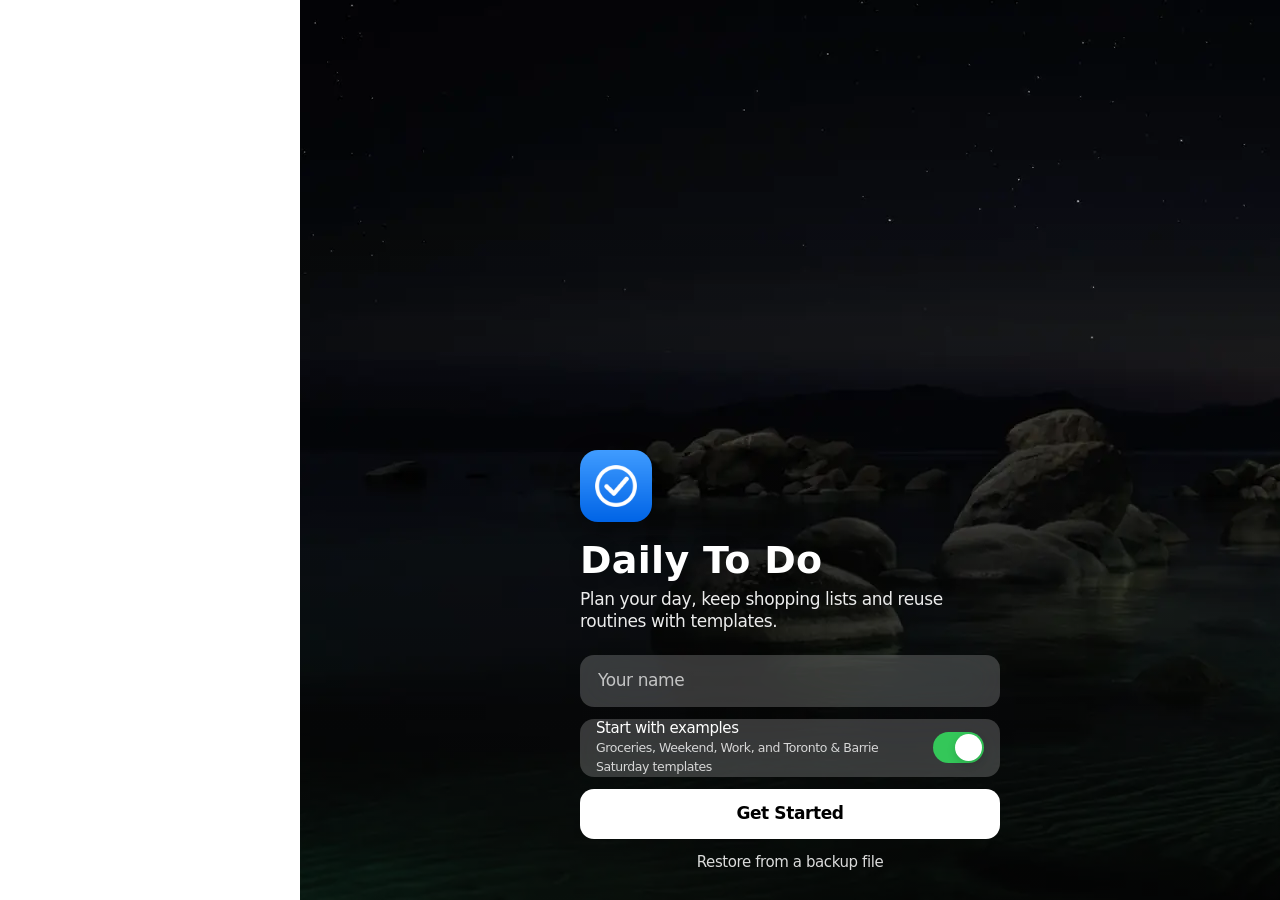
==== index.html @ 5a152aed "Rebuild as a GitHub Pages app with wallpaper cards and flexible lists No server any more: lists, tem" ====
<!doctype html>
<html lang="en">
<head>
<meta charset="utf-8">
<meta name="viewport" content="width=device-width, initial-scale=1, viewport-fit=cover">
<meta name="apple-mobile-web-app-capable" content="yes">
<meta name="mobile-web-app-capable" content="yes">
<meta name="apple-mobile-web-app-status-bar-style" content="default">
<meta name="apple-mobile-web-app-title" content="To Do">
<meta name="theme-color" content="#f2f2f7" media="(prefers-color-scheme: light)">
<meta name="theme-color" content="#000000" media="(prefers-color-scheme: dark)">
<meta name="description" content="Day lists, shopping lists and reusable templates.">
<title>Daily To Do</title>
<link rel="manifest" href="manifest.webmanifest">
<link rel="icon" href="icons/icon-192.png">
<link rel="apple-touch-icon" href="icons/apple-touch-icon.png">
<link rel="stylesheet" href="app.css">
</head>
<body>
<div id="shell">
  <aside id="sidebar" aria-label="Lists"></aside>
  <main id="app" aria-live="polite"></main>
</div>
<div id="sheets"></div>
<div id="toast" role="status" hidden></div>
<script src="app.js"></script>
</body>
</html>
---- app.css ----
/* Daily To Do: iOS system colours, wallpaper cards, translucent bars. */
:root {
  --bg: #f2f2f7;
  --card: #ffffff;
  --card-2: #f2f2f7;
  --label: #000000;
  --label-2: rgba(60, 60, 67, .6);
  --label-3: rgba(60, 60, 67, .3);
  --sep: rgba(60, 60, 67, .29);
  --fill: rgba(118, 118, 128, .12);
  --fill-2: rgba(118, 118, 128, .2);
  --accent: #007aff;
  --red: #ff3b30;
  --green: #34c759;
  --orange: #ff9500;
  --yellow: #ffcc00;
  --bar: rgba(249, 249, 249, .8);
  --glass: rgba(255, 255, 255, .72);
  --scrim: rgba(0, 0, 0, .3);
  --shadow: 0 10px 40px rgba(0, 0, 0, .12);
  --card-shadow: 0 1px 2px rgba(0, 0, 0, .04), 0 4px 16px rgba(0, 0, 0, .04);
  --radius: 14px;
  --radius-xl: 24px;
  --tabbar: calc(52px + env(safe-area-inset-bottom));
  --side: 0px;
  color-scheme: light;
}
:root[data-theme="dark"] {
  --bg: #000000;
  --card: #1c1c1e;
  --card-2: #2c2c2e;
  --label: #ffffff;
  --label-2: rgba(235, 235, 245, .6);
  --label-3: rgba(235, 235, 245, .3);
  --sep: rgba(84, 84, 88, .6);
  --fill: rgba(118, 118, 128, .24);
  --fill-2: rgba(118, 118, 128, .32);
  --accent: #0a84ff;
  --red: #ff453a;
  --green: #30d158;
  --orange: #ff9f0a;
  --yellow: #ffd60a;
  --bar: rgba(22, 22, 24, .78);
  --glass: rgba(30, 30, 32, .72);
  --scrim: rgba(0, 0, 0, .55);
  --shadow: 0 10px 40px rgba(0, 0, 0, .5);
  --card-shadow: none;
  color-scheme: dark;
}

* { box-sizing: border-box; -webkit-tap-highlight-color: transparent; }
html { -webkit-text-size-adjust: 100%; }
body {
  margin: 0; background: var(--bg); color: var(--label);
  font: 17px/1.29 -apple-system, BlinkMacSystemFont, "SF Pro Text", system-ui, "Segoe UI", Roboto, sans-serif;
  letter-spacing: -0.41px; -webkit-font-smoothing: antialiased; overscroll-behavior-y: none;
  transition: background-color .3s;
}
button, input, textarea, select { font: inherit; color: inherit; letter-spacing: inherit; }
button { background: none; border: 0; padding: 0; cursor: pointer; touch-action: manipulation; }
input, textarea, select { border: 0; outline: none; background: none; }
input::placeholder, textarea::placeholder { color: var(--label-3); }
:focus-visible { outline: 2px solid var(--accent); outline-offset: 2px; border-radius: 6px; }
[hidden] { display: none !important; }
a { color: var(--accent); }

/* ---- shell: phone = one column + tab bar; desktop = sidebar + content ---- */
#sidebar { display: none; }
.page { max-width: 720px; margin: 0 auto; padding: 0 16px calc(var(--tabbar) + 96px); min-height: 100dvh; }
.page.home { padding-bottom: calc(var(--tabbar) + 32px); }

.navbar {
  position: sticky; top: 0; z-index: 5; margin: 0 -16px; padding: calc(env(safe-area-inset-top) + 6px) 12px 6px;
  display: flex; align-items: center; justify-content: space-between; min-height: 50px; gap: 8px;
  transition: background .2s, box-shadow .2s;
}
.navbar.scrolled { background: var(--bar); -webkit-backdrop-filter: blur(20px) saturate(180%); backdrop-filter: blur(20px) saturate(180%); box-shadow: 0 .5px 0 var(--sep); }
.navbar .mid { position: absolute; left: 50%; transform: translateX(-50%); font-weight: 600; opacity: 0; transition: opacity .2s; white-space: nowrap; max-width: 55%; overflow: hidden; text-overflow: ellipsis; pointer-events: none; }
.navbar.scrolled .mid { opacity: 1; }
.navbtn { color: var(--accent); font-size: 17px; min-height: 44px; min-width: 44px; display: inline-flex; align-items: center; justify-content: center; gap: 2px; }
.navbtn:active { opacity: .4; }
.navbtn.bold { font-weight: 600; }
.navbtn svg { width: 22px; height: 22px; }
.navbtn.back { justify-content: flex-start; padding-right: 6px; }
.navbtn.back svg { width: 13px; height: 22px; margin-right: 4px; }
.circbtn { width: 36px; height: 36px; border-radius: 50%; background: var(--fill); display: grid; place-items: center; color: var(--accent); }
.circbtn svg { width: 18px; height: 18px; }
.circbtn:active { transform: scale(.92); }
.navgroup { display: flex; align-items: center; gap: 6px; }

.largetitle { padding: 4px 4px 12px; }
.largetitle h1 { margin: 0; font-size: 34px; line-height: 41px; font-weight: 700; letter-spacing: .37px; }
.largetitle .sub { color: var(--label-2); font-size: 15px; letter-spacing: -.24px; margin-top: 2px; }

.sechead { display: flex; align-items: baseline; justify-content: space-between; margin: 26px 4px 10px; }
.sechead h2 { margin: 0; font-size: 22px; font-weight: 700; letter-spacing: .35px; }
.sechead.small { margin: 22px 4px 6px; }
.sechead.small h2 { font-size: 13px; font-weight: 400; text-transform: uppercase; letter-spacing: -.08px; color: var(--label-2); }
.sechead button { color: var(--accent); font-size: 15px; letter-spacing: -.24px; min-height: 32px; }
.foot { font-size: 13px; color: var(--label-2); margin: 8px 16px 0; letter-spacing: -.08px; line-height: 1.38; }

/* ---- wallpaper cards ---- */
.wall { background-color: var(--wc, #556); background-size: cover; background-position: center; }
.icard {
  position: relative; display: block; width: 100%; text-align: left; border-radius: var(--radius-xl); overflow: hidden; color: #fff;
  aspect-ratio: 1 / 1.02; isolation: isolate; box-shadow: 0 6px 20px rgba(0, 0, 0, .12);
  transition: transform .18s cubic-bezier(.2, .9, .3, 1);
}
.icard::after { content: ""; position: absolute; inset: 0; z-index: -1; background: linear-gradient(180deg, rgba(0,0,0,0) 30%, rgba(0,0,0,.55) 100%); }
.icard:active { transform: scale(.97); }
.icard .badge { position: absolute; top: 12px; left: 12px; width: 38px; height: 38px; border-radius: 12px; display: grid; place-items: center; font-size: 21px;
  background: rgba(255,255,255,.28); -webkit-backdrop-filter: blur(14px) saturate(160%); backdrop-filter: blur(14px) saturate(160%); box-shadow: inset 0 .5px 0 rgba(255,255,255,.5); }
.icard .count { position: absolute; top: 14px; right: 14px; font-size: 13px; font-weight: 600; padding: 4px 10px; border-radius: 99px;
  background: rgba(0,0,0,.28); -webkit-backdrop-filter: blur(14px); backdrop-filter: blur(14px); letter-spacing: -.08px; }
.icard .txt { position: absolute; left: 14px; right: 14px; bottom: 13px; }
.icard .name { font-size: 19px; font-weight: 700; letter-spacing: .1px; line-height: 1.15; text-shadow: 0 1px 8px rgba(0,0,0,.25); overflow-wrap: anywhere; }
.icard .meta { font-size: 13px; opacity: .9; margin-top: 3px; letter-spacing: -.08px; }
.icard .bar { height: 4px; border-radius: 2px; background: rgba(255,255,255,.3); margin-top: 8px; overflow: hidden; }
.icard .bar i { display: block; height: 100%; background: #fff; border-radius: 2px; }
.icard.add { background: var(--card); color: var(--accent); display: grid; place-items: center; box-shadow: var(--card-shadow); border: 1.5px dashed var(--fill-2); }
.icard.add::after { display: none; }
.icard.add div { text-align: center; font-weight: 600; font-size: 15px; }
.icard.add svg { width: 30px; height: 30px; display: block; margin: 0 auto 6px; }
.grid2 { display: grid; grid-template-columns: repeat(2, minmax(0, 1fr)); gap: 12px; }

/* hero: the big card at the top of Today and each list */
.hero {
  position: relative; border-radius: var(--radius-xl); overflow: hidden; color: #fff; min-height: 210px; isolation: isolate;
  display: flex; flex-direction: column; justify-content: flex-end; padding: 18px; box-shadow: 0 10px 30px rgba(0,0,0,.14);
}
.hero::after { content: ""; position: absolute; inset: 0; z-index: -1; background: linear-gradient(180deg, rgba(0,0,0,.05) 0%, rgba(0,0,0,0) 35%, rgba(0,0,0,.5) 100%); }
.hero h1 { margin: 0; font-size: 36px; line-height: 1.08; font-weight: 800; letter-spacing: .2px; text-shadow: 0 2px 14px rgba(0,0,0,.3); overflow-wrap: anywhere; }
.hero .sub { font-size: 15px; opacity: .92; margin-top: 4px; display: flex; gap: 8px; align-items: center; flex-wrap: wrap; letter-spacing: -.24px; }
.gpill { display: inline-flex; align-items: center; gap: 5px; font-size: 13px; font-weight: 600; padding: 4px 10px; border-radius: 99px; letter-spacing: -.08px;
  background: rgba(255,255,255,.24); -webkit-backdrop-filter: blur(14px) saturate(160%); backdrop-filter: blur(14px) saturate(160%); color: #fff; }
.hero .tl { position: absolute; top: 14px; left: 14px; display: flex; gap: 8px; }
.hero .tr { position: absolute; top: 14px; right: 14px; display: flex; gap: 8px; }
.gbtn { width: 38px; height: 38px; border-radius: 50%; display: grid; place-items: center; color: #fff;
  background: rgba(255,255,255,.24); -webkit-backdrop-filter: blur(14px) saturate(160%); backdrop-filter: blur(14px) saturate(160%); box-shadow: inset 0 .5px 0 rgba(255,255,255,.45); }
.gbtn svg { width: 18px; height: 18px; }
.gbtn.wide { width: auto; padding: 0 14px; border-radius: 99px; font-size: 15px; font-weight: 600; }
.gbtn:active { transform: scale(.92); }
.ring { width: 54px; height: 54px; position: relative; }
.ring svg { width: 100%; height: 100%; transform: rotate(-90deg); }
.ring circle { fill: none; stroke-width: 5; }
.ring .t { stroke: rgba(255,255,255,.3); }
.ring .p { stroke: #fff; stroke-linecap: round; transition: stroke-dashoffset .6s cubic-bezier(.2, .9, .3, 1); }
.ring span { position: absolute; inset: 0; display: grid; place-items: center; font-size: 13px; font-weight: 700; }
.hero .row-b { display: flex; align-items: flex-end; justify-content: space-between; gap: 12px; }
.hero .peek { margin-top: 12px; display: flex; flex-direction: column; gap: 6px; }
.hero .peek div { font-size: 15px; display: flex; gap: 8px; align-items: center; opacity: .95; }
.hero .peek i { width: 14px; height: 14px; border-radius: 50%; border: 1.5px solid rgba(255,255,255,.85); flex: none; }
.hero.big { min-height: 270px; }
.hero.tap { cursor: pointer; transition: transform .18s cubic-bezier(.2, .9, .3, 1); }
.hero.tap:active { transform: scale(.985); }
.datepick { position: relative; overflow: hidden; }
.datepick input { position: absolute; inset: 0; opacity: 0; width: 100%; height: 100%; }

/* smart tiles (Starred / Planned), like Reminders */
.tiles { display: grid; grid-template-columns: repeat(2, minmax(0, 1fr)); gap: 12px; margin-top: 12px; }
.tile { background: var(--card); border-radius: var(--radius); padding: 12px 14px; text-align: left; box-shadow: var(--card-shadow); display: grid; grid-template-columns: 1fr auto; row-gap: 8px; }
.tile:active { background: var(--card-2); }
.tile .ic { width: 32px; height: 32px; border-radius: 50%; display: grid; place-items: center; color: #fff; }
.tile .ic svg { width: 18px; height: 18px; }
.tile .n { font-size: 26px; font-weight: 700; line-height: 32px; text-align: right; }
.tile .l { grid-column: 1 / -1; color: var(--label-2); font-weight: 600; font-size: 15px; letter-spacing: -.24px; }

.greet { padding: calc(env(safe-area-inset-top) + 18px) 4px 14px; display: flex; align-items: center; justify-content: space-between; gap: 12px; }
.greet .d { color: var(--label-2); font-size: 13px; font-weight: 600; text-transform: uppercase; letter-spacing: .1px; }
.greet h1 { margin: 2px 0 0; font-size: 30px; line-height: 36px; font-weight: 700; letter-spacing: .36px; }
.avatar { width: 40px; height: 40px; border-radius: 50%; display: grid; place-items: center; font-size: 16px; font-weight: 600; color: #fff; flex: none; overflow: hidden; }
.avatar.big { width: 84px; height: 84px; font-size: 34px; margin: 4px auto 10px; box-shadow: 0 6px 20px rgba(0,0,0,.15); }

.hscroll { display: flex; gap: 12px; overflow-x: auto; scroll-snap-type: x mandatory; margin: 0 -16px; padding: 2px 16px 8px; scrollbar-width: none; }
.hscroll::-webkit-scrollbar { display: none; }
.hscroll > * { scroll-snap-align: start; flex: none; width: 46%; max-width: 220px; }
.hscroll .icard { aspect-ratio: 1.35 / 1; }
.hscroll .icard .name { font-size: 16px; }

/* ---- task rows ---- */
.tasks { display: flex; flex-direction: column; gap: 8px; }
.row-wrap { position: relative; border-radius: var(--radius); overflow: hidden; background: var(--red); }
.row-wrap .behind { position: absolute; inset: 0; display: flex; align-items: center; justify-content: space-between; color: #fff; font-weight: 600; font-size: 15px; }
.row-wrap .behind span { padding: 0 22px; }
.row-wrap.right { background: var(--orange); }
.row-wrap .behind span:first-child { visibility: hidden; }
.row-wrap.right .behind span:first-child { visibility: visible; }
.row-wrap.right .behind span:last-child { visibility: hidden; }
.row {
  position: relative; display: flex; align-items: center; gap: 12px; min-height: 58px; padding: 8px 4px 8px 14px;
  background: var(--card); border-radius: var(--radius); touch-action: pan-y; user-select: none; -webkit-user-select: none;
  box-shadow: var(--card-shadow);
}
.row.pressed { background: var(--card-2); }
.row .body { flex: 1; min-width: 0; padding: 4px 0; cursor: pointer; }
.row .title { overflow-wrap: anywhere; }
.row .meta { display: flex; flex-wrap: wrap; gap: 4px 10px; font-size: 13px; color: var(--label-2); letter-spacing: -.08px; margin-top: 2px; align-items: center; }
.row .meta span { display: inline-flex; align-items: center; gap: 3px; }
.row .meta svg { width: 12px; height: 12px; }
.row .meta .late { color: var(--red); }
.row .meta .src { color: var(--accent); }
.row.done .title { color: var(--label-2); text-decoration: line-through; text-decoration-color: var(--label-3); }
.qty { font-size: 13px; font-weight: 700; color: var(--accent); background: color-mix(in srgb, var(--accent) 13%, transparent); border-radius: 7px; padding: 2px 7px; flex: none; letter-spacing: -.08px; }
.row.done .qty { opacity: .5; }
.check { width: 26px; height: 26px; flex: none; border-radius: 50%; border: 2px solid var(--label-3); display: grid; place-items: center; transition: transform .12s ease-out, background .15s, border-color .15s; position: relative; }
.check::after { content: ""; position: absolute; inset: -10px; }
.check:active { transform: scale(.88); }
.check svg { width: 14px; height: 14px; opacity: 0; transform: scale(.4); transition: opacity .15s, transform .25s cubic-bezier(.3, 1.6, .5, 1); }
.row.done .check { background: var(--rc, var(--accent)); border-color: var(--rc, var(--accent)); }
.row.done .check svg { opacity: 1; transform: none; color: #fff; }
.star { width: 44px; height: 44px; flex: none; display: grid; place-items: center; color: var(--label-3); }
.star svg { width: 22px; height: 22px; transition: transform .25s cubic-bezier(.3, 1.6, .5, 1); }
.star.on { color: var(--yellow); }
.star:active svg { transform: scale(.8); }
.handle { width: 44px; height: 44px; flex: none; display: grid; place-items: center; color: var(--label-3); touch-action: none; cursor: grab; }
.handle svg { width: 20px; height: 20px; }
.minus { width: 24px; height: 24px; border-radius: 50%; background: var(--red); color: #fff; flex: none; display: grid; place-items: center; font-weight: 700; }
.row.dragging { box-shadow: var(--shadow); }
.tasks.editing .row-wrap { background: transparent; }
.grouphead { font-size: 15px; font-weight: 700; margin: 18px 6px 2px; display: flex; gap: 8px; align-items: center; letter-spacing: -.24px; }
.grouphead .c { color: var(--label-2); font-weight: 400; }

.empty { text-align: center; color: var(--label-2); padding: 36px 20px 16px; font-size: 15px; line-height: 1.45; }
.empty .big { font-size: 46px; margin-bottom: 8px; }

.chip-toggle { display: inline-flex; align-items: center; gap: 6px; padding: 8px 12px; border-radius: 10px; background: var(--card);
  color: var(--accent); font-weight: 600; font-size: 15px; letter-spacing: -.24px; margin: 20px 0 8px; min-height: 36px; box-shadow: var(--card-shadow); }
.chip-toggle svg { width: 14px; height: 14px; transition: transform .25s; }
.chip-toggle.closed svg { transform: rotate(-90deg); }

.suggest { background: var(--card); border-radius: var(--radius); padding: 14px; margin-top: 12px; box-shadow: var(--card-shadow); }
.suggest p { margin: 0 0 10px; font-size: 15px; color: var(--label-2); letter-spacing: -.24px; font-weight: 600; }
.suggest .choices { display: grid; grid-template-columns: repeat(auto-fill, minmax(150px, 1fr)); gap: 10px; }
.tcard { position: relative; border-radius: 16px; overflow: hidden; min-height: 112px; color: #fff; text-align: left; padding: 10px 12px; display: flex; flex-direction: column; justify-content: flex-end; isolation: isolate; }
.tcard::after { content: ""; position: absolute; inset: 0; z-index: -1; background: linear-gradient(180deg, rgba(0,0,0,0) 20%, rgba(0,0,0,.55)); }
.tcard b { font-size: 15px; letter-spacing: -.24px; }
.tcard small { font-size: 12px; opacity: .9; }
.tcard .e { position: absolute; top: 9px; left: 10px; font-size: 20px; line-height: 1; }
.tcard:active { transform: scale(.97); }
.applied { display: flex; flex-wrap: wrap; gap: 6px; margin-top: 12px; }
.tchip { display: inline-flex; align-items: center; gap: 6px; padding: 5px 6px 5px 11px; border-radius: 99px; font-weight: 600; font-size: 13px; background: var(--card); color: var(--label); min-height: 30px; box-shadow: var(--card-shadow); }
.tchip .x { width: 20px; height: 20px; border-radius: 50%; display: grid; place-items: center; background: var(--fill); color: var(--label-2); }
.tchip .x svg { width: 9px; height: 9px; }

/* ---- grouped inset lists ---- */
.group { background: var(--card); border-radius: var(--radius); overflow: hidden; box-shadow: var(--card-shadow); }
.cell { display: flex; align-items: center; gap: 12px; min-height: 46px; padding: 0 16px; position: relative; width: 100%; text-align: left; color: inherit; text-decoration: none; }
.cell + .cell::before { content: ""; position: absolute; top: 0; right: 0; left: var(--inset, 16px); border-top: .5px solid var(--sep); }
button.cell:active, a.cell:active, label.cell:active { background: var(--fill); }
.cell .grow { flex: 1; min-width: 0; padding: 11px 0; }
.cell .sub { font-size: 13px; color: var(--label-2); letter-spacing: -.08px; margin-top: 1px; }
.cell .val { color: var(--label-2); }
.cell .chev { color: var(--label-3); width: 8px; flex: none; }
.cell.danger, .cell .danger { color: var(--red); }
.cell .blue { color: var(--accent); }
.cell input, .cell textarea, .cell select { flex: 1; padding: 11px 0; min-width: 0; }
.cell textarea { resize: none; min-height: 88px; line-height: 1.35; }
.cell input[type=time], .cell input[type=date], .cell select.pill, .cell input.pill { flex: none; text-align: right; color: var(--accent); background: var(--fill); padding: 6px 10px; border-radius: 8px; min-height: 34px; }
.cell input[type=number] { flex: none; width: 74px; text-align: center; background: var(--fill); padding: 6px; border-radius: 8px; min-height: 34px; color: var(--accent); }
.icon-sq { width: 30px; height: 30px; border-radius: 8px; display: grid; place-items: center; flex: none; font-size: 17px; color: #fff; background: var(--ic, var(--accent)); }
.icon-sq svg { width: 18px; height: 18px; }
.thumb-sq { width: 36px; height: 36px; border-radius: 9px; flex: none; display: grid; place-items: center; font-size: 19px; }
.icons-inset { --inset: 58px; }

/* segmented control */
.seg { display: flex; background: var(--fill); border-radius: 9px; padding: 2px; position: relative; }
.seg button { flex: 1; min-height: 32px; border-radius: 7px; font-size: 13px; font-weight: 500; position: relative; z-index: 1; padding: 0 8px; }
.seg button.on { background: var(--card); box-shadow: 0 3px 8px rgba(0,0,0,.12), 0 3px 1px rgba(0,0,0,.04); font-weight: 600; }
:root[data-theme="dark"] .seg button.on { background: #636366; }

/* ---- add bar + composer ---- */
.addbar { position: fixed; left: var(--side); right: 0; bottom: calc(var(--tabbar) + 10px); z-index: 6; padding: 0 16px; display: flex; justify-content: center; pointer-events: none; }
.addbar > * { pointer-events: auto; }
.addbtn { width: 100%; max-width: 688px; display: flex; align-items: center; gap: 12px; padding: 0 18px; min-height: 54px; border-radius: 18px;
  background: var(--glass); -webkit-backdrop-filter: blur(24px) saturate(180%); backdrop-filter: blur(24px) saturate(180%);
  color: var(--accent); font-size: 17px; box-shadow: 0 4px 24px rgba(0,0,0,.12), inset 0 .5px 0 rgba(255,255,255,.3); }
.addbtn svg { width: 22px; height: 22px; }
.addbtn:active { transform: scale(.98); }
.composer-scrim { position: fixed; inset: 0; z-index: 29; }
.composer { position: fixed; left: var(--side); right: 0; bottom: 0; z-index: 30; background: var(--card); border-radius: 18px 18px 0 0; padding: 10px 16px calc(10px + env(safe-area-inset-bottom)); box-shadow: 0 -4px 30px rgba(0,0,0,.15); animation: up .28s cubic-bezier(.2, .9, .3, 1); }
@keyframes up { from { transform: translateY(40px); opacity: 0; } }
.composer .line { display: flex; align-items: center; gap: 12px; min-height: 48px; max-width: 688px; margin: 0 auto; }
.composer .line input { flex: 1; font-size: 17px; padding: 10px 0; }
.composer .ring0 { width: 26px; height: 26px; border-radius: 50%; border: 2px solid var(--label-3); flex: none; }
.composer .tools { display: flex; align-items: center; gap: 6px; max-width: 688px; margin: 0 auto; flex-wrap: wrap; }
.composer .hint { max-width: 688px; margin: 0 auto 4px; font-size: 12px; color: var(--label-2); }
.tool { min-height: 36px; padding: 0 10px; border-radius: 9px; display: inline-flex; align-items: center; gap: 6px; color: var(--label-2); font-size: 15px; position: relative; background: var(--fill); }
.tool svg { width: 18px; height: 18px; }
.tool.on { color: var(--accent); background: color-mix(in srgb, var(--accent) 13%, transparent); }
.tool.star-on { color: var(--yellow); }
.tool input[type=time], .tool input[type=date] { position: absolute; inset: 0; opacity: 0; width: 100%; }
.sendbtn { margin-left: auto; width: 34px; height: 34px; border-radius: 50%; background: var(--accent); color: #fff; display: grid; place-items: center; }
.sendbtn:disabled { background: var(--fill-2); }
.sendbtn svg { width: 16px; height: 16px; }

/* ---- tab bar ---- */
.tabbar { position: fixed; left: 0; right: 0; bottom: 0; z-index: 7; height: var(--tabbar); padding-bottom: env(safe-area-inset-bottom); display: flex; justify-content: center;
  background: var(--bar); -webkit-backdrop-filter: blur(20px) saturate(180%); backdrop-filter: blur(20px) saturate(180%); box-shadow: 0 -.5px 0 var(--sep); }
.tabbar button { flex: 1; max-width: 140px; display: flex; flex-direction: column; align-items: center; justify-content: center; gap: 2px; font-size: 10px; font-weight: 500; letter-spacing: .1px; color: var(--label-2); }
.tabbar button svg { width: 26px; height: 26px; transition: transform .15s; }
.tabbar button.on { color: var(--accent); }
.tabbar button:active svg { transform: scale(.88); }

/* ---- sheets ---- */
.scrim { position: fixed; inset: 0; background: var(--scrim); z-index: 40; opacity: 0; }
.sheet { position: fixed; left: 0; right: 0; bottom: 0; z-index: 41; max-height: calc(100dvh - env(safe-area-inset-top) - 12px); background: var(--bg); border-radius: 16px 16px 0 0;
  display: flex; flex-direction: column; box-shadow: var(--shadow); max-width: 680px; margin: 0 auto; transform: translateY(100%); }
.sheet .grab { padding: 6px 0 0; display: grid; place-items: center; touch-action: none; cursor: grab; }
.sheet .grab::before { content: ""; width: 36px; height: 5px; border-radius: 3px; background: var(--label-3); }
.sheet header { display: flex; align-items: center; justify-content: space-between; padding: 0 8px 0 16px; min-height: 48px; touch-action: none; position: relative; }
.sheet header h3 { margin: 0; font-size: 17px; font-weight: 600; position: absolute; left: 50%; transform: translateX(-50%); white-space: nowrap; }
.sheet .scroll { overflow-y: auto; padding: 4px 16px calc(28px + env(safe-area-inset-bottom)); overscroll-behavior: contain; }
.sheet .scroll > .group + .group, .sheet .scroll > .group + .btnrow, .sheet .scroll > .btnrow + .group { margin-top: 22px; }
.bigtitle { font-size: 20px; font-weight: 600; letter-spacing: .38px; }
.sheet .preview { height: 120px; border-radius: 18px; margin-bottom: 16px; position: relative; overflow: hidden; display: flex; align-items: flex-end; padding: 12px 14px; color: #fff; isolation: isolate; }
.sheet .preview::after { content: ""; position: absolute; inset: 0; z-index: -1; background: linear-gradient(180deg, transparent 30%, rgba(0,0,0,.5)); }
.sheet .preview b { font-size: 22px; text-shadow: 0 1px 8px rgba(0,0,0,.3); }
.sheet .preview .gbtn { position: absolute; top: 10px; right: 10px; }

.days { display: flex; gap: 6px; justify-content: space-between; padding: 10px 12px; }
.days button { flex: 1; aspect-ratio: 1; max-width: 42px; border-radius: 50%; font-size: 15px; font-weight: 600; background: var(--fill); color: var(--label-2); }
.days button.on { background: var(--accent); color: #fff; }
.emojis { display: flex; gap: 2px; padding: 6px 10px 10px; flex-wrap: wrap; }
.emojis button { width: 40px; height: 40px; border-radius: 10px; font-size: 22px; }
.emojis button.on { background: var(--fill-2); }
.pickgrid { display: grid; grid-template-columns: repeat(3, minmax(0, 1fr)); gap: 8px; }
.pickgrid button { aspect-ratio: 1.3; border-radius: 12px; position: relative; overflow: hidden; outline: 3px solid transparent; outline-offset: -3px; }
.pickgrid button.on { outline-color: var(--accent); }
.pickgrid button.on::after { content: "✓"; position: absolute; right: 6px; top: 6px; width: 22px; height: 22px; border-radius: 50%; background: var(--accent); color: #fff; font-size: 13px; font-weight: 700; display: grid; place-items: center; }
.pickgrid .auto { background: linear-gradient(135deg, #f7b267, #5b8bd9 50%, #1d2b53); color: #fff; font-weight: 600; font-size: 13px; display: grid; place-items: center; text-align: center; padding: 6px; }
.item-cell input.t { flex: 1; }
.item-cell input[type=time] { font-size: 15px; }
.item-cell .rm { width: 28px; height: 28px; display: grid; place-items: center; color: var(--label-3); flex: none; }
.item-cell .rm svg { width: 18px; height: 18px; }

.btnrow { display: flex; gap: 10px; }
.btn { flex: 1; min-height: 50px; border-radius: 14px; font-weight: 600; background: var(--accent); color: #fff; padding: 0 16px; }
.btn.secondary { background: color-mix(in srgb, var(--accent) 14%, transparent); color: var(--accent); }
.btn.danger { background: color-mix(in srgb, var(--red) 14%, transparent); color: var(--red); }
.btn:active { transform: scale(.97); opacity: .85; }
.btn:disabled { opacity: .4; }

.actions { padding: 8px 8px calc(8px + env(safe-area-inset-bottom)); display: flex; flex-direction: column; gap: 8px; }
.actions .group { border-radius: 14px; background: var(--card); }
.actions .group button { width: 100%; min-height: 56px; font-size: 20px; color: var(--accent); position: relative; letter-spacing: .38px; padding: 0 12px; }
.actions .group button + button::before { content: ""; position: absolute; top: 0; left: 0; right: 0; border-top: .5px solid var(--sep); }
.actions .group button:active { background: var(--fill); }
.actions .group button.danger { color: var(--red); }
.actions .group button.cancel { font-weight: 600; }
.actions .title { font-size: 13px; color: var(--label-2); text-align: center; padding: 14px 16px; letter-spacing: -.08px; border-bottom: .5px solid var(--sep); }

#toast { position: fixed; left: calc(50% + var(--side) / 2); bottom: calc(var(--tabbar) + 76px); transform: translateX(-50%); z-index: 60;
  background: rgba(30, 30, 32, .92); color: #fff; padding: 10px 10px 10px 16px; border-radius: 14px; font-size: 15px;
  display: flex; align-items: center; gap: 12px; max-width: calc(100vw - 32px); box-shadow: 0 8px 30px rgba(0,0,0,.25);
  -webkit-backdrop-filter: blur(20px); backdrop-filter: blur(20px); animation: toast-in .35s cubic-bezier(.2, .9, .3, 1.15); }
#toast button { color: #64d2ff; font-weight: 600; padding: 6px 8px; }
@keyframes toast-in { from { opacity: 0; transform: translate(-50%, 16px) scale(.96); } }

/* ---- welcome ---- */
.welcome { min-height: 100dvh; display: flex; flex-direction: column; justify-content: flex-end; color: #fff; position: relative; isolation: isolate; }
.welcome::after { content: ""; position: absolute; inset: 0; z-index: -1; background: linear-gradient(180deg, rgba(0,0,0,0) 20%, rgba(0,0,0,.65)); }
.welcome .in { max-width: 460px; width: 100%; margin: 0 auto; padding: 24px 20px calc(28px + env(safe-area-inset-bottom)); }
.welcome .logo { width: 72px; height: 72px; border-radius: 18px; box-shadow: 0 8px 24px rgba(0,0,0,.3); display: block; margin-bottom: 18px; }
.welcome h1 { font-size: 38px; line-height: 1.08; margin: 0 0 8px; font-weight: 800; letter-spacing: .3px; text-shadow: 0 2px 14px rgba(0,0,0,.3); }
.welcome p { margin: 0 0 22px; font-size: 17px; opacity: .92; }
.welcome .field { background: rgba(255,255,255,.2); -webkit-backdrop-filter: blur(20px) saturate(160%); backdrop-filter: blur(20px) saturate(160%); border-radius: 14px; padding: 0 16px; margin-bottom: 12px; }
.welcome .field input { width: 100%; min-height: 52px; color: #fff; font-size: 17px; }
.welcome .field input::placeholder { color: rgba(255,255,255,.7); }
.welcome .field label { display: flex; align-items: center; gap: 12px; min-height: 52px; font-size: 15px; }
.welcome .btn { background: #fff; color: #000; width: 100%; }
.welcome .link { color: #fff; opacity: .85; display: block; text-align: center; margin-top: 14px; font-size: 15px; }
.switch { position: relative; width: 51px; height: 31px; flex: none; }
.switch input { position: absolute; inset: 0; opacity: 0; margin: 0; cursor: pointer; z-index: 1; }
.switch span { position: absolute; inset: 0; border-radius: 99px; background: var(--fill-2); transition: background .25s; }
.switch span::after { content: ""; position: absolute; top: 2px; left: 2px; width: 27px; height: 27px; border-radius: 50%; background: #fff; box-shadow: 0 3px 8px rgba(0,0,0,.15); transition: transform .3s cubic-bezier(.3, 1.3, .4, 1); }
.switch input:checked + span { background: var(--green); }
.switch input:checked + span::after { transform: translateX(20px); }

.fade-in { animation: fade .25s ease-out; }
@keyframes fade { from { opacity: 0; transform: translateY(6px); } }
.push { animation: push .34s cubic-bezier(.2, .9, .3, 1); }
.pop { animation: pop .34s cubic-bezier(.2, .9, .3, 1); }
@keyframes push { from { opacity: 0; transform: translateX(36px); } }
@keyframes pop { from { opacity: 0; transform: translateX(-36px); } }
.row-in { animation: row-in .32s cubic-bezier(.2, .9, .3, 1.1); }
@keyframes row-in { from { opacity: 0; transform: translateY(-6px) scale(.98); } }
.cards-in > * { animation: card-in .45s cubic-bezier(.2, .9, .3, 1) both; }
.cards-in > *:nth-child(2) { animation-delay: .04s; } .cards-in > *:nth-child(3) { animation-delay: .08s; }
.cards-in > *:nth-child(4) { animation-delay: .12s; } .cards-in > *:nth-child(5) { animation-delay: .16s; } .cards-in > *:nth-child(n+6) { animation-delay: .2s; }
@keyframes card-in { from { opacity: 0; transform: translateY(14px) scale(.97); } }

@media (prefers-reduced-motion: reduce) {
  *, *::before, *::after { animation-duration: .01ms !important; animation-delay: 0s !important; transition-duration: .01ms !important; }
}
@media (prefers-reduced-transparency: reduce) {
  .navbar.scrolled, .tabbar, .addbtn, #toast, .gbtn, .gpill, .icard .badge, .icard .count { -webkit-backdrop-filter: none; backdrop-filter: none; }
  .navbar.scrolled, .tabbar, .addbtn { background: var(--card); }
  .gbtn, .gpill, .icard .badge, .icard .count { background: rgba(0,0,0,.55); }
}

/* ---- tablet / desktop: sidebar like To Do on the web ---- */
@media (min-width: 720px) {
  .grid2 { grid-template-columns: repeat(3, minmax(0, 1fr)); }
  .hscroll > * { width: 30%; }
}
@media (min-width: 980px) {
  :root { --tabbar: 0px; --side: 300px; }
  .tabbar { display: none; }
  #shell { display: grid; grid-template-columns: var(--side) 1fr; min-height: 100dvh; }
  #sidebar { display: flex; flex-direction: column; position: sticky; top: 0; height: 100dvh; overflow-y: auto; padding: 18px 12px 18px;
    background: var(--card); box-shadow: .5px 0 0 var(--sep); }
  .page { padding: 18px 32px 110px; max-width: 920px; }
  .page.home { padding-bottom: 40px; }
  .navbar { margin: 0 -32px; padding: 10px 24px; }
  .grid2 { grid-template-columns: repeat(auto-fill, minmax(190px, 1fr)); }
  .hero { min-height: 260px; padding: 24px; }
  .hero h1 { font-size: 44px; }
  .greet { padding-top: 22px; }
  .sheet { bottom: auto; top: 50%; left: calc(50% + var(--side) / 2); right: auto; width: 560px; margin: 0; transform: translate(-50%, 100vh); border-radius: 18px; max-height: 86dvh; }
  .sheet .grab { display: none; }
  .addbar { bottom: 18px; }
  #toast { bottom: 90px; }
  .composer { left: calc(var(--side) + 16px); right: 16px; bottom: 16px; border-radius: 18px; max-width: 900px; margin: 0 auto; }
}
.sb-head { display: flex; align-items: center; gap: 12px; padding: 6px 10px 18px; }
.sb-head b { display: block; font-size: 17px; }
.sb-head small { color: var(--label-2); font-size: 13px; }
.sb-item { display: flex; align-items: center; gap: 12px; padding: 0 10px; min-height: 42px; border-radius: 10px; width: 100%; text-align: left; font-size: 15px; letter-spacing: -.24px; }
.sb-item:hover { background: var(--fill); }
.sb-item.on { background: color-mix(in srgb, var(--accent) 13%, transparent); color: var(--accent); font-weight: 600; }
.sb-item .ic { width: 26px; height: 26px; border-radius: 7px; display: grid; place-items: center; flex: none; font-size: 15px; color: #fff; }
.sb-item .ic svg { width: 16px; height: 16px; }
.sb-item .n { margin-left: auto; color: var(--label-2); font-size: 13px; font-weight: 400; }
.sb-sep { border-top: .5px solid var(--sep); margin: 10px 10px; }
.sb-label { font-size: 12px; font-weight: 600; color: var(--label-2); text-transform: uppercase; letter-spacing: .2px; padding: 8px 10px 4px; }
.sb-add { color: var(--accent); }
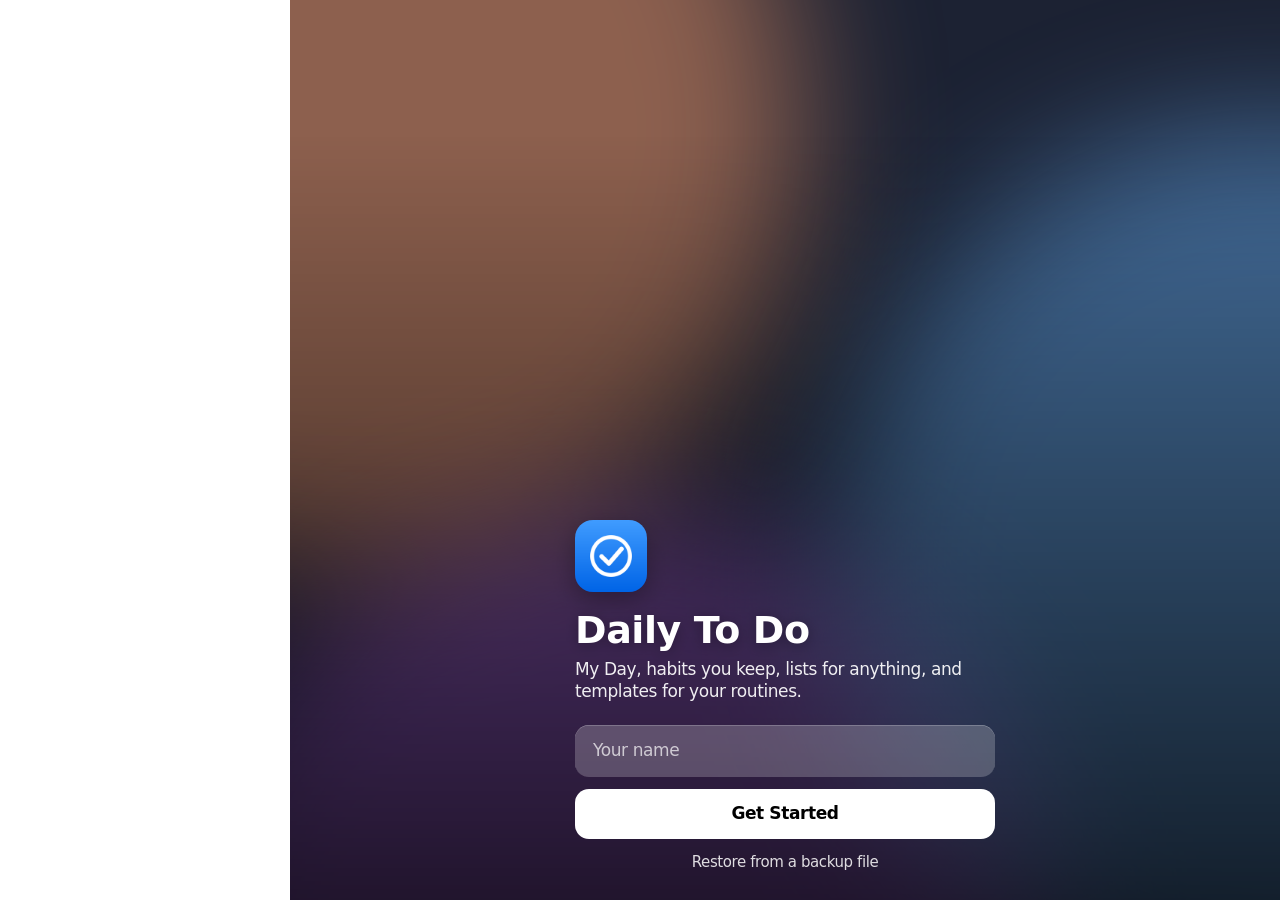
==== commit 19027f67: "Habit tracking, livelier motion, simpler onboarding - Habits tab and My Day rings: done/count/amount" ====
--- a/index.html
+++ b/index.html
@@ -9,7 +9,7 @@
 <meta name="apple-mobile-web-app-title" content="To Do">
 <meta name="theme-color" content="#f2f2f7" media="(prefers-color-scheme: light)">
 <meta name="theme-color" content="#000000" media="(prefers-color-scheme: dark)">
-<meta name="description" content="Day lists, shopping lists and reusable templates.">
+<meta name="description" content="My Day, habits, lists for anything and reusable templates.">
 <title>Daily To Do</title>
 <link rel="manifest" href="manifest.webmanifest">
 <link rel="icon" href="icons/icon-192.png">
--- a/app.css
+++ b/app.css
@@ -1,50 +1,23 @@
-/* Daily To Do: iOS system colours, wallpaper cards, translucent bars. */
+/* Daily To Do — one design language: iOS system colours, SF-style glyphs, grouped insets, translucent bars. */
 :root {
-  --bg: #f2f2f7;
-  --card: #ffffff;
-  --card-2: #f2f2f7;
-  --label: #000000;
-  --label-2: rgba(60, 60, 67, .6);
-  --label-3: rgba(60, 60, 67, .3);
-  --sep: rgba(60, 60, 67, .29);
-  --fill: rgba(118, 118, 128, .12);
-  --fill-2: rgba(118, 118, 128, .2);
-  --accent: #007aff;
-  --red: #ff3b30;
-  --green: #34c759;
-  --orange: #ff9500;
-  --yellow: #ffcc00;
-  --bar: rgba(249, 249, 249, .8);
-  --glass: rgba(255, 255, 255, .72);
-  --scrim: rgba(0, 0, 0, .3);
-  --shadow: 0 10px 40px rgba(0, 0, 0, .12);
-  --card-shadow: 0 1px 2px rgba(0, 0, 0, .04), 0 4px 16px rgba(0, 0, 0, .04);
-  --radius: 14px;
-  --radius-xl: 24px;
-  --tabbar: calc(52px + env(safe-area-inset-bottom));
-  --side: 0px;
+  --bg: #f2f2f7; --bg-2: #ffffff; --card: #ffffff; --card-2: #f2f2f7; --elev: #ffffff;
+  --label: #000; --label-2: rgba(60, 60, 67, .6); --label-3: rgba(60, 60, 67, .3); --label-4: rgba(60, 60, 67, .18);
+  --sep: rgba(60, 60, 67, .29); --fill: rgba(120, 120, 128, .12); --fill-2: rgba(120, 120, 128, .2);
+  --accent: #007aff; --red: #ff3b30; --green: #34c759; --orange: #ff9500; --yellow: #ffcc00; --indigo: #5856d6; --gray: #8e8e93;
+  --bar: rgba(249, 249, 249, .82); --glass: rgba(255, 255, 255, .7); --scrim: rgba(0, 0, 0, .28);
+  --shadow: 0 12px 40px rgba(0, 0, 0, .14); --card-shadow: 0 1px 1px rgba(0, 0, 0, .03);
+  --menu: rgba(250, 250, 250, .86);
+  --r: 12px; --r-lg: 22px;
+  --tabbar: calc(50px + env(safe-area-inset-bottom)); --side: 0px;
   color-scheme: light;
 }
 :root[data-theme="dark"] {
-  --bg: #000000;
-  --card: #1c1c1e;
-  --card-2: #2c2c2e;
-  --label: #ffffff;
-  --label-2: rgba(235, 235, 245, .6);
-  --label-3: rgba(235, 235, 245, .3);
-  --sep: rgba(84, 84, 88, .6);
-  --fill: rgba(118, 118, 128, .24);
-  --fill-2: rgba(118, 118, 128, .32);
-  --accent: #0a84ff;
-  --red: #ff453a;
-  --green: #30d158;
-  --orange: #ff9f0a;
-  --yellow: #ffd60a;
-  --bar: rgba(22, 22, 24, .78);
-  --glass: rgba(30, 30, 32, .72);
-  --scrim: rgba(0, 0, 0, .55);
-  --shadow: 0 10px 40px rgba(0, 0, 0, .5);
-  --card-shadow: none;
+  --bg: #000; --bg-2: #1c1c1e; --card: #1c1c1e; --card-2: #2c2c2e; --elev: #2c2c2e;
+  --label: #fff; --label-2: rgba(235, 235, 245, .6); --label-3: rgba(235, 235, 245, .3); --label-4: rgba(235, 235, 245, .16);
+  --sep: rgba(84, 84, 88, .65); --fill: rgba(120, 120, 128, .24); --fill-2: rgba(120, 120, 128, .36);
+  --accent: #0a84ff; --red: #ff453a; --green: #30d158; --orange: #ff9f0a; --yellow: #ffd60a; --indigo: #5e5ce6; --gray: #98989d;
+  --bar: rgba(22, 22, 24, .8); --glass: rgba(40, 40, 42, .66); --scrim: rgba(0, 0, 0, .5);
+  --shadow: 0 12px 40px rgba(0, 0, 0, .6); --card-shadow: none; --menu: rgba(40, 40, 42, .84);
   color-scheme: dark;
 }
 
@@ -53,384 +26,581 @@
 body {
   margin: 0; background: var(--bg); color: var(--label);
   font: 17px/1.29 -apple-system, BlinkMacSystemFont, "SF Pro Text", system-ui, "Segoe UI", Roboto, sans-serif;
-  letter-spacing: -0.41px; -webkit-font-smoothing: antialiased; overscroll-behavior-y: none;
-  transition: background-color .3s;
+  letter-spacing: -.41px; -webkit-font-smoothing: antialiased; overscroll-behavior-y: none;
 }
 button, input, textarea, select { font: inherit; color: inherit; letter-spacing: inherit; }
 button { background: none; border: 0; padding: 0; cursor: pointer; touch-action: manipulation; }
-input, textarea, select { border: 0; outline: none; background: none; }
+input, textarea, select { border: 0; outline: none; background: none; -webkit-appearance: none; appearance: none; }
 input::placeholder, textarea::placeholder { color: var(--label-3); }
 :focus-visible { outline: 2px solid var(--accent); outline-offset: 2px; border-radius: 6px; }
 [hidden] { display: none !important; }
-a { color: var(--accent); }
-
-/* ---- shell: phone = one column + tab bar; desktop = sidebar + content ---- */
+svg { display: block; }
+.g { width: 22px; height: 22px; flex: none; }            /* a glyph */
+.g.s { width: 16px; height: 16px; } .g.xs { width: 13px; height: 13px; } .g.l { width: 26px; height: 26px; }
+
+/* ---------- layout ---------- */
 #sidebar { display: none; }
-.page { max-width: 720px; margin: 0 auto; padding: 0 16px calc(var(--tabbar) + 96px); min-height: 100dvh; }
-.page.home { padding-bottom: calc(var(--tabbar) + 32px); }
-
-.navbar {
-  position: sticky; top: 0; z-index: 5; margin: 0 -16px; padding: calc(env(safe-area-inset-top) + 6px) 12px 6px;
-  display: flex; align-items: center; justify-content: space-between; min-height: 50px; gap: 8px;
-  transition: background .2s, box-shadow .2s;
-}
+.page { max-width: 720px; margin: 0 auto; padding: 0 16px calc(var(--tabbar) + 104px); min-height: 100dvh; }
+.page.nobar { padding-bottom: calc(var(--tabbar) + 32px); }
+
+.navbar { position: sticky; top: 0; z-index: 8; margin: 0 -16px; padding: calc(env(safe-area-inset-top) + 4px) 8px 4px;
+  display: flex; align-items: center; justify-content: space-between; min-height: 48px; gap: 4px; transition: background .2s, box-shadow .2s; }
 .navbar.scrolled { background: var(--bar); -webkit-backdrop-filter: blur(20px) saturate(180%); backdrop-filter: blur(20px) saturate(180%); box-shadow: 0 .5px 0 var(--sep); }
-.navbar .mid { position: absolute; left: 50%; transform: translateX(-50%); font-weight: 600; opacity: 0; transition: opacity .2s; white-space: nowrap; max-width: 55%; overflow: hidden; text-overflow: ellipsis; pointer-events: none; }
+.navbar .mid { position: absolute; left: 50%; transform: translateX(-50%); font-weight: 600; opacity: 0; transition: opacity .2s; white-space: nowrap; max-width: 52%; overflow: hidden; text-overflow: ellipsis; pointer-events: none; }
 .navbar.scrolled .mid { opacity: 1; }
-.navbtn { color: var(--accent); font-size: 17px; min-height: 44px; min-width: 44px; display: inline-flex; align-items: center; justify-content: center; gap: 2px; }
-.navbtn:active { opacity: .4; }
-.navbtn.bold { font-weight: 600; }
-.navbtn svg { width: 22px; height: 22px; }
-.navbtn.back { justify-content: flex-start; padding-right: 6px; }
-.navbtn.back svg { width: 13px; height: 22px; margin-right: 4px; }
-.circbtn { width: 36px; height: 36px; border-radius: 50%; background: var(--fill); display: grid; place-items: center; color: var(--accent); }
-.circbtn svg { width: 18px; height: 18px; }
-.circbtn:active { transform: scale(.92); }
-.navgroup { display: flex; align-items: center; gap: 6px; }
-
-.largetitle { padding: 4px 4px 12px; }
-.largetitle h1 { margin: 0; font-size: 34px; line-height: 41px; font-weight: 700; letter-spacing: .37px; }
-.largetitle .sub { color: var(--label-2); font-size: 15px; letter-spacing: -.24px; margin-top: 2px; }
-
-.sechead { display: flex; align-items: baseline; justify-content: space-between; margin: 26px 4px 10px; }
-.sechead h2 { margin: 0; font-size: 22px; font-weight: 700; letter-spacing: .35px; }
-.sechead.small { margin: 22px 4px 6px; }
-.sechead.small h2 { font-size: 13px; font-weight: 400; text-transform: uppercase; letter-spacing: -.08px; color: var(--label-2); }
-.sechead button { color: var(--accent); font-size: 15px; letter-spacing: -.24px; min-height: 32px; }
-.foot { font-size: 13px; color: var(--label-2); margin: 8px 16px 0; letter-spacing: -.08px; line-height: 1.38; }
-
-/* ---- wallpaper cards ---- */
+.navbar .side { display: flex; align-items: center; gap: 2px; min-width: 44px; }
+.navbar .side.r { justify-content: flex-end; }
+.nb { color: var(--accent); min-height: 44px; min-width: 44px; display: inline-flex; align-items: center; justify-content: center; gap: 3px; padding: 0 6px; border-radius: 10px; }
+.nb:active { opacity: .35; }
+.nb.b { font-weight: 600; }
+.nb .g { width: 24px; height: 24px; }
+.nb.back { padding-left: 2px; }
+.nb.back .g { width: 24px; height: 24px; margin-right: -2px; }
+
+.ltitle { padding: 2px 4px 10px; display: flex; align-items: flex-end; justify-content: space-between; gap: 12px; }
+.ltitle h1 { margin: 0; font-size: 34px; line-height: 41px; font-weight: 700; letter-spacing: .37px; overflow-wrap: anywhere; }
+.ltitle .sub { color: var(--label-2); font-size: 15px; letter-spacing: -.24px; }
+.who { display: flex; align-items: center; gap: 12px; padding: 4px 4px 14px; }
+.who b { font-size: 22px; letter-spacing: .35px; }
+.avatar { width: 40px; height: 40px; border-radius: 50%; display: grid; place-items: center; font-size: 16px; font-weight: 600; color: #fff; flex: none; background-size: cover; background-position: center; background-color: var(--gray); text-shadow: 0 1px 4px rgba(0,0,0,.3); }
+.avatar.big { width: 88px; height: 88px; font-size: 36px; margin: 0 auto 10px; }
+
+.sh { display: flex; align-items: baseline; justify-content: space-between; margin: 26px 4px 8px; }
+.sh h2 { margin: 0; font-size: 22px; font-weight: 700; letter-spacing: .35px; }
+.sh.sm { margin: 22px 16px 7px; }
+.sh.sm h2 { font-size: 13px; font-weight: 400; text-transform: uppercase; letter-spacing: -.08px; color: var(--label-2); }
+.sh button { color: var(--accent); font-size: 15px; letter-spacing: -.24px; min-height: 32px; display: inline-flex; align-items: center; gap: 4px; }
+.foot { font-size: 13px; color: var(--label-2); margin: 7px 16px 0; letter-spacing: -.08px; line-height: 1.38; }
+
+/* ---------- glyph tokens (iOS Reminders style) ---------- */
+.lic { width: 30px; height: 30px; border-radius: 50%; display: grid; place-items: center; color: #fff; background: var(--c, var(--accent)); flex: none; }
+.lic .g { width: 17px; height: 17px; }
+.lic.sq { border-radius: 8px; }
+.lic.big { width: 64px; height: 64px; } .lic.big .g { width: 34px; height: 34px; }
+.lic.md { width: 36px; height: 36px; } .lic.md .g { width: 20px; height: 20px; }
+
+/* ---------- smart tiles ---------- */
+.tiles { display: grid; grid-template-columns: repeat(2, minmax(0, 1fr)); gap: 10px; }
+.tile { background: var(--card); border-radius: var(--r); padding: 10px 12px 10px; text-align: left; display: grid; grid-template-columns: 1fr auto; row-gap: 6px; min-height: 82px; box-shadow: var(--card-shadow); }
+.tile:active { background: var(--card-2); }
+.tile .n { font-size: 28px; font-weight: 700; line-height: 32px; text-align: right; font-variant-numeric: tabular-nums; }
+.tile .l { grid-column: 1 / -1; color: var(--label-2); font-weight: 600; font-size: 15px; letter-spacing: -.24px; }
+
+/* ---------- grouped inset lists ---------- */
+.group { background: var(--card); border-radius: var(--r); overflow: hidden; box-shadow: var(--card-shadow); }
+.group + .group, .group + .btnrow { margin-top: 22px; }
+.cell { display: flex; align-items: center; gap: 12px; min-height: 48px; padding: 0 16px; position: relative; width: 100%; text-align: left; color: inherit; text-decoration: none; }
+.cell + .cell::before { content: ""; position: absolute; top: 0; right: 0; left: var(--inset, 16px); border-top: .5px solid var(--sep); }
+.group.ic .cell { --inset: 58px; }
+button.cell:active, a.cell:active, label.cell.tap:active, .cell.press { background: var(--fill); }
+.cell .grow { flex: 1; min-width: 0; padding: 12px 0; }
+.cell .t { overflow-wrap: anywhere; }
+.cell .sub { font-size: 13px; color: var(--label-2); letter-spacing: -.08px; margin-top: 1px; }
+.cell .val { color: var(--label-2); white-space: nowrap; max-width: 55%; overflow: hidden; text-overflow: ellipsis; }
+.cell .val.on { color: var(--accent); }
+.cell .chev { color: var(--label-3); width: 9px; height: 15px; flex: none; }
+.cell.red, .cell .red { color: var(--red); }
+.cell .blue { color: var(--accent); }
+.cell input:not([type=checkbox]), .cell textarea { flex: 1; padding: 12px 0; min-width: 0; }
+.cell textarea { resize: none; min-height: 110px; line-height: 1.38; }
+.cell .count { color: var(--label-2); font-variant-numeric: tabular-nums; }
+.cell .x { color: var(--label-3); width: 28px; height: 28px; display: grid; place-items: center; }
+.pillin { flex: none !important; color: var(--accent); background: var(--fill); padding: 6px 10px !important; border-radius: 8px; min-height: 34px; text-align: right; }
+.stepper { display: flex; align-items: center; background: var(--fill); border-radius: 9px; flex: none; }
+.stepper button { width: 44px; height: 32px; display: grid; place-items: center; color: var(--label); }
+.stepper button:active { background: var(--fill-2); }
+.stepper span { min-width: 30px; text-align: center; font-variant-numeric: tabular-nums; font-weight: 600; }
+.stepper i { width: .5px; height: 18px; background: var(--sep); }
+
+.seg { display: flex; background: var(--fill); border-radius: 9px; padding: 2px; flex: 1; }
+.seg button { flex: 1; min-height: 30px; border-radius: 7px; font-size: 13px; font-weight: 500; padding: 0 6px; display: inline-flex; align-items: center; justify-content: center; gap: 5px; }
+.seg button.on { background: var(--bg-2); box-shadow: 0 3px 8px rgba(0,0,0,.12), 0 3px 1px rgba(0,0,0,.04); font-weight: 600; }
+:root[data-theme="dark"] .seg button.on { background: #636366; }
+
+.switch { position: relative; width: 51px; height: 31px; flex: none; }
+.switch input { position: absolute; inset: 0; opacity: 0; margin: 0; cursor: pointer; z-index: 1; }
+.switch span { position: absolute; inset: 0; border-radius: 99px; background: var(--fill-2); transition: background .25s; }
+.switch span::after { content: ""; position: absolute; top: 2px; left: 2px; width: 27px; height: 27px; border-radius: 50%; background: #fff; box-shadow: 0 3px 8px rgba(0,0,0,.15), 0 3px 1px rgba(0,0,0,.06); transition: transform .3s cubic-bezier(.3, 1.3, .4, 1); }
+.switch input:checked + span { background: var(--green); }
+.switch input:checked + span::after { transform: translateX(20px); }
+
+.btnrow { display: flex; gap: 10px; }
+.btn { flex: 1; min-height: 50px; border-radius: 14px; font-weight: 600; background: var(--accent); color: #fff; padding: 0 16px; display: inline-flex; align-items: center; justify-content: center; gap: 8px; }
+.btn.tint { background: color-mix(in srgb, var(--accent) 14%, transparent); color: var(--accent); }
+.btn.red { background: color-mix(in srgb, var(--red) 14%, transparent); color: var(--red); }
+.btn:active { transform: scale(.97); opacity: .85; }
+
+/* ---------- wallpaper cards & heroes ---------- */
 .wall { background-color: var(--wc, #556); background-size: cover; background-position: center; }
-.icard {
-  position: relative; display: block; width: 100%; text-align: left; border-radius: var(--radius-xl); overflow: hidden; color: #fff;
-  aspect-ratio: 1 / 1.02; isolation: isolate; box-shadow: 0 6px 20px rgba(0, 0, 0, .12);
-  transition: transform .18s cubic-bezier(.2, .9, .3, 1);
-}
-.icard::after { content: ""; position: absolute; inset: 0; z-index: -1; background: linear-gradient(180deg, rgba(0,0,0,0) 30%, rgba(0,0,0,.55) 100%); }
+.cards { display: grid; grid-template-columns: repeat(2, minmax(0, 1fr)); gap: 12px; }
+.icard { position: relative; display: block; width: 100%; text-align: left; border-radius: var(--r-lg); overflow: hidden; color: #fff; aspect-ratio: 1 / 1.05; isolation: isolate;
+  box-shadow: 0 6px 18px rgba(0, 0, 0, .12); transition: transform .2s cubic-bezier(.2, .9, .3, 1); }
+.icard::after { content: ""; position: absolute; inset: 0; z-index: -1; background: linear-gradient(180deg, rgba(0,0,0,0) 35%, rgba(0,0,0,.58)); }
 .icard:active { transform: scale(.97); }
-.icard .badge { position: absolute; top: 12px; left: 12px; width: 38px; height: 38px; border-radius: 12px; display: grid; place-items: center; font-size: 21px;
-  background: rgba(255,255,255,.28); -webkit-backdrop-filter: blur(14px) saturate(160%); backdrop-filter: blur(14px) saturate(160%); box-shadow: inset 0 .5px 0 rgba(255,255,255,.5); }
-.icard .count { position: absolute; top: 14px; right: 14px; font-size: 13px; font-weight: 600; padding: 4px 10px; border-radius: 99px;
-  background: rgba(0,0,0,.28); -webkit-backdrop-filter: blur(14px); backdrop-filter: blur(14px); letter-spacing: -.08px; }
-.icard .txt { position: absolute; left: 14px; right: 14px; bottom: 13px; }
-.icard .name { font-size: 19px; font-weight: 700; letter-spacing: .1px; line-height: 1.15; text-shadow: 0 1px 8px rgba(0,0,0,.25); overflow-wrap: anywhere; }
-.icard .meta { font-size: 13px; opacity: .9; margin-top: 3px; letter-spacing: -.08px; }
+.icard .lic { position: absolute; top: 12px; left: 12px; box-shadow: 0 2px 8px rgba(0,0,0,.2); }
+.icard .num { position: absolute; top: 12px; right: 12px; min-width: 28px; height: 28px; padding: 0 9px; border-radius: 14px; display: grid; place-items: center; font-size: 15px; font-weight: 700;
+  background: rgba(0,0,0,.25); -webkit-backdrop-filter: blur(14px); backdrop-filter: blur(14px); font-variant-numeric: tabular-nums; }
+.icard .txt { position: absolute; left: 14px; right: 14px; bottom: 12px; }
+.icard .name { font-size: 18px; font-weight: 700; line-height: 1.15; text-shadow: 0 1px 8px rgba(0,0,0,.25); overflow-wrap: anywhere; }
+.icard .meta { font-size: 13px; opacity: .9; margin-top: 3px; letter-spacing: -.08px; display: flex; gap: 6px; align-items: center; }
 .icard .bar { height: 4px; border-radius: 2px; background: rgba(255,255,255,.3); margin-top: 8px; overflow: hidden; }
-.icard .bar i { display: block; height: 100%; background: #fff; border-radius: 2px; }
-.icard.add { background: var(--card); color: var(--accent); display: grid; place-items: center; box-shadow: var(--card-shadow); border: 1.5px dashed var(--fill-2); }
+.icard .bar i { display: block; height: 100%; background: #fff; border-radius: 2px; transition: width .5s; }
+.icard.add { background: var(--card); color: var(--accent); display: grid; place-items: center; box-shadow: none; border: 1.5px dashed var(--fill-2); }
 .icard.add::after { display: none; }
-.icard.add div { text-align: center; font-weight: 600; font-size: 15px; }
-.icard.add svg { width: 30px; height: 30px; display: block; margin: 0 auto 6px; }
-.grid2 { display: grid; grid-template-columns: repeat(2, minmax(0, 1fr)); gap: 12px; }
-
-/* hero: the big card at the top of Today and each list */
-.hero {
-  position: relative; border-radius: var(--radius-xl); overflow: hidden; color: #fff; min-height: 210px; isolation: isolate;
-  display: flex; flex-direction: column; justify-content: flex-end; padding: 18px; box-shadow: 0 10px 30px rgba(0,0,0,.14);
-}
-.hero::after { content: ""; position: absolute; inset: 0; z-index: -1; background: linear-gradient(180deg, rgba(0,0,0,.05) 0%, rgba(0,0,0,0) 35%, rgba(0,0,0,.5) 100%); }
-.hero h1 { margin: 0; font-size: 36px; line-height: 1.08; font-weight: 800; letter-spacing: .2px; text-shadow: 0 2px 14px rgba(0,0,0,.3); overflow-wrap: anywhere; }
-.hero .sub { font-size: 15px; opacity: .92; margin-top: 4px; display: flex; gap: 8px; align-items: center; flex-wrap: wrap; letter-spacing: -.24px; }
-.gpill { display: inline-flex; align-items: center; gap: 5px; font-size: 13px; font-weight: 600; padding: 4px 10px; border-radius: 99px; letter-spacing: -.08px;
-  background: rgba(255,255,255,.24); -webkit-backdrop-filter: blur(14px) saturate(160%); backdrop-filter: blur(14px) saturate(160%); color: #fff; }
-.hero .tl { position: absolute; top: 14px; left: 14px; display: flex; gap: 8px; }
-.hero .tr { position: absolute; top: 14px; right: 14px; display: flex; gap: 8px; }
-.gbtn { width: 38px; height: 38px; border-radius: 50%; display: grid; place-items: center; color: #fff;
-  background: rgba(255,255,255,.24); -webkit-backdrop-filter: blur(14px) saturate(160%); backdrop-filter: blur(14px) saturate(160%); box-shadow: inset 0 .5px 0 rgba(255,255,255,.45); }
-.gbtn svg { width: 18px; height: 18px; }
-.gbtn.wide { width: auto; padding: 0 14px; border-radius: 99px; font-size: 15px; font-weight: 600; }
-.gbtn:active { transform: scale(.92); }
-.ring { width: 54px; height: 54px; position: relative; }
+.icard.add div { display: grid; justify-items: center; gap: 6px; font-weight: 600; font-size: 15px; }
+.hs { display: flex; gap: 12px; overflow-x: auto; scroll-snap-type: x mandatory; margin: 0 -16px; padding: 2px 16px 6px; scrollbar-width: none; }
+.hs::-webkit-scrollbar { display: none; }
+.hs > * { scroll-snap-align: start; flex: none; width: 44%; max-width: 210px; }
+.hs .icard { aspect-ratio: 1.3 / 1; }
+.hs .icard .name { font-size: 16px; }
+
+.hero { position: relative; border-radius: var(--r-lg); overflow: hidden; color: #fff; min-height: 196px; isolation: isolate; display: flex; flex-direction: column; justify-content: flex-end; padding: 16px 18px; box-shadow: 0 10px 30px rgba(0,0,0,.14); }
+.hero::after { content: ""; position: absolute; inset: 0; z-index: -1; background: linear-gradient(180deg, rgba(0,0,0,.08), rgba(0,0,0,0) 35%, rgba(0,0,0,.52)); }
+.hero::before { content: ""; position: absolute; inset: -80px -5% -5%; z-index: -2; background: inherit; background-position: center; will-change: transform;
+  translate: 0 var(--py, 0px); animation: kenburns 32s ease-in-out infinite alternate; }
+@keyframes kenburns { from { transform: scale(1.03); } to { transform: scale(1.13) translate(-1.6%, -1.2%); } }
+.hero .bot, .hero .top { opacity: var(--pfade, 1); }
+.hero h1 { margin: 0; font-size: 34px; line-height: 1.08; font-weight: 800; letter-spacing: .2px; text-shadow: 0 2px 14px rgba(0,0,0,.3); overflow-wrap: anywhere; }
+.hero .sub { font-size: 15px; opacity: .94; margin-top: 4px; display: flex; gap: 8px; align-items: center; flex-wrap: wrap; letter-spacing: -.24px; }
+.hero .top { position: absolute; top: 12px; left: 12px; right: 12px; display: flex; justify-content: space-between; align-items: center; gap: 8px; }
+.hero .bot { display: flex; align-items: flex-end; justify-content: space-between; gap: 12px; }
+.hero.tap { cursor: pointer; transition: transform .2s cubic-bezier(.2, .9, .3, 1); }
+.hero.tap:active { transform: scale(.985); }
+.glass { background: rgba(255,255,255,.22); -webkit-backdrop-filter: blur(16px) saturate(170%); backdrop-filter: blur(16px) saturate(170%); box-shadow: inset 0 .5px 0 rgba(255,255,255,.4); color: #fff; }
+.gpill { display: inline-flex; align-items: center; gap: 5px; font-size: 13px; font-weight: 600; padding: 5px 10px; border-radius: 99px; letter-spacing: -.08px; }
+.gbtn { width: 36px; height: 36px; border-radius: 50%; display: grid; place-items: center; }
+.gbtn .g { width: 18px; height: 18px; }
+.gbtn:active { transform: scale(.9); }
+.gbtns { display: flex; gap: 8px; }
+.ring { width: 52px; height: 52px; position: relative; flex: none; }
 .ring svg { width: 100%; height: 100%; transform: rotate(-90deg); }
 .ring circle { fill: none; stroke-width: 5; }
-.ring .t { stroke: rgba(255,255,255,.3); }
-.ring .p { stroke: #fff; stroke-linecap: round; transition: stroke-dashoffset .6s cubic-bezier(.2, .9, .3, 1); }
-.ring span { position: absolute; inset: 0; display: grid; place-items: center; font-size: 13px; font-weight: 700; }
-.hero .row-b { display: flex; align-items: flex-end; justify-content: space-between; gap: 12px; }
-.hero .peek { margin-top: 12px; display: flex; flex-direction: column; gap: 6px; }
-.hero .peek div { font-size: 15px; display: flex; gap: 8px; align-items: center; opacity: .95; }
-.hero .peek i { width: 14px; height: 14px; border-radius: 50%; border: 1.5px solid rgba(255,255,255,.85); flex: none; }
-.hero.big { min-height: 270px; }
-.hero.tap { cursor: pointer; transition: transform .18s cubic-bezier(.2, .9, .3, 1); }
-.hero.tap:active { transform: scale(.985); }
-.datepick { position: relative; overflow: hidden; }
+.ring .t { stroke: rgba(255,255,255,.3); } .ring .p { stroke: #fff; stroke-linecap: round; transition: stroke-dashoffset .6s cubic-bezier(.2, .9, .3, 1); }
+.ring span { position: absolute; inset: 0; display: grid; place-items: center; font-size: 12px; font-weight: 700; }
+.peek { margin-top: 10px; display: grid; gap: 5px; }
+.peek div { font-size: 15px; display: flex; gap: 8px; align-items: center; opacity: .95; white-space: nowrap; overflow: hidden; text-overflow: ellipsis; }
+.peek i { width: 14px; height: 14px; border-radius: 50%; border: 1.5px solid rgba(255,255,255,.85); flex: none; }
+.datepick { position: relative; }
 .datepick input { position: absolute; inset: 0; opacity: 0; width: 100%; height: 100%; }
 
-/* smart tiles (Starred / Planned), like Reminders */
-.tiles { display: grid; grid-template-columns: repeat(2, minmax(0, 1fr)); gap: 12px; margin-top: 12px; }
-.tile { background: var(--card); border-radius: var(--radius); padding: 12px 14px; text-align: left; box-shadow: var(--card-shadow); display: grid; grid-template-columns: 1fr auto; row-gap: 8px; }
-.tile:active { background: var(--card-2); }
-.tile .ic { width: 32px; height: 32px; border-radius: 50%; display: grid; place-items: center; color: #fff; }
-.tile .ic svg { width: 18px; height: 18px; }
-.tile .n { font-size: 26px; font-weight: 700; line-height: 32px; text-align: right; }
-.tile .l { grid-column: 1 / -1; color: var(--label-2); font-weight: 600; font-size: 15px; letter-spacing: -.24px; }
-
-.greet { padding: calc(env(safe-area-inset-top) + 18px) 4px 14px; display: flex; align-items: center; justify-content: space-between; gap: 12px; }
-.greet .d { color: var(--label-2); font-size: 13px; font-weight: 600; text-transform: uppercase; letter-spacing: .1px; }
-.greet h1 { margin: 2px 0 0; font-size: 30px; line-height: 36px; font-weight: 700; letter-spacing: .36px; }
-.avatar { width: 40px; height: 40px; border-radius: 50%; display: grid; place-items: center; font-size: 16px; font-weight: 600; color: #fff; flex: none; overflow: hidden; }
-.avatar.big { width: 84px; height: 84px; font-size: 34px; margin: 4px auto 10px; box-shadow: 0 6px 20px rgba(0,0,0,.15); }
-
-.hscroll { display: flex; gap: 12px; overflow-x: auto; scroll-snap-type: x mandatory; margin: 0 -16px; padding: 2px 16px 8px; scrollbar-width: none; }
-.hscroll::-webkit-scrollbar { display: none; }
-.hscroll > * { scroll-snap-align: start; flex: none; width: 46%; max-width: 220px; }
-.hscroll .icard { aspect-ratio: 1.35 / 1; }
-.hscroll .icard .name { font-size: 16px; }
-
-/* ---- task rows ---- */
+/* ---------- task rows ---------- */
 .tasks { display: flex; flex-direction: column; gap: 8px; }
-.row-wrap { position: relative; border-radius: var(--radius); overflow: hidden; background: var(--red); }
-.row-wrap .behind { position: absolute; inset: 0; display: flex; align-items: center; justify-content: space-between; color: #fff; font-weight: 600; font-size: 15px; }
-.row-wrap .behind span { padding: 0 22px; }
-.row-wrap.right { background: var(--orange); }
-.row-wrap .behind span:first-child { visibility: hidden; }
-.row-wrap.right .behind span:first-child { visibility: visible; }
-.row-wrap.right .behind span:last-child { visibility: hidden; }
-.row {
-  position: relative; display: flex; align-items: center; gap: 12px; min-height: 58px; padding: 8px 4px 8px 14px;
-  background: var(--card); border-radius: var(--radius); touch-action: pan-y; user-select: none; -webkit-user-select: none;
-  box-shadow: var(--card-shadow);
-}
+.tasks.flat { gap: 0; background: var(--card); border-radius: var(--r); overflow: hidden; }
+.rw { position: relative; border-radius: var(--r); overflow: hidden; background: var(--red); }
+.tasks.flat .rw { border-radius: 0; }
+.tasks.flat .rw + .rw .row::before { content: ""; position: absolute; top: 0; left: 52px; right: 0; border-top: .5px solid var(--sep); }
+.rw .bh { position: absolute; inset: 0; display: flex; align-items: center; justify-content: space-between; color: #fff; font-weight: 600; font-size: 15px; }
+.rw .bh span { padding: 0 20px; display: flex; align-items: center; gap: 6px; }
+.rw.r { background: var(--orange); }
+.rw .bh span:first-child { visibility: hidden; } .rw.r .bh span:first-child { visibility: visible; } .rw.r .bh span:last-child { visibility: hidden; }
+.row { position: relative; display: flex; align-items: center; gap: 12px; min-height: 56px; padding: 8px 2px 8px 14px; background: var(--card); touch-action: pan-y; user-select: none; -webkit-user-select: none; }
+.tasks:not(.flat) .row { border-radius: var(--r); }
 .row.pressed { background: var(--card-2); }
-.row .body { flex: 1; min-width: 0; padding: 4px 0; cursor: pointer; }
+.row .body { flex: 1; min-width: 0; padding: 3px 0; cursor: pointer; }
 .row .title { overflow-wrap: anywhere; }
-.row .meta { display: flex; flex-wrap: wrap; gap: 4px 10px; font-size: 13px; color: var(--label-2); letter-spacing: -.08px; margin-top: 2px; align-items: center; }
+.row .meta { display: flex; flex-wrap: wrap; gap: 3px 10px; font-size: 13px; color: var(--label-2); letter-spacing: -.08px; margin-top: 2px; align-items: center; }
 .row .meta span { display: inline-flex; align-items: center; gap: 3px; }
-.row .meta svg { width: 12px; height: 12px; }
-.row .meta .late { color: var(--red); }
-.row .meta .src { color: var(--accent); }
+.row .meta .late { color: var(--red); } .row .meta .src { color: var(--accent); } .row .meta .sun { color: var(--orange); }
 .row.done .title { color: var(--label-2); text-decoration: line-through; text-decoration-color: var(--label-3); }
-.qty { font-size: 13px; font-weight: 700; color: var(--accent); background: color-mix(in srgb, var(--accent) 13%, transparent); border-radius: 7px; padding: 2px 7px; flex: none; letter-spacing: -.08px; }
-.row.done .qty { opacity: .5; }
-.check { width: 26px; height: 26px; flex: none; border-radius: 50%; border: 2px solid var(--label-3); display: grid; place-items: center; transition: transform .12s ease-out, background .15s, border-color .15s; position: relative; }
-.check::after { content: ""; position: absolute; inset: -10px; }
-.check:active { transform: scale(.88); }
-.check svg { width: 14px; height: 14px; opacity: 0; transform: scale(.4); transition: opacity .15s, transform .25s cubic-bezier(.3, 1.6, .5, 1); }
+.row.flash { animation: flash 1.4s ease-out 2; }
+@keyframes flash { 0%, 100% { box-shadow: inset 0 0 0 0 transparent; } 30% { box-shadow: inset 0 0 0 2px var(--accent); background: color-mix(in srgb, var(--accent) 10%, var(--card)); } }
+.qty { font-size: 13px; font-weight: 700; color: var(--label-2); background: var(--fill); border-radius: 7px; padding: 2px 7px; flex: none; font-variant-numeric: tabular-nums; }
+.check { width: 24px; height: 24px; flex: none; border-radius: 50%; border: 1.8px solid var(--label-3); display: grid; place-items: center; position: relative; transition: transform .12s ease-out, background .15s, border-color .15s; }
+.check::after { content: ""; position: absolute; inset: -12px; }
+.check:active { transform: scale(.86); }
+.check .g { width: 13px; height: 13px; opacity: 0; transform: scale(.4); transition: opacity .15s, transform .28s cubic-bezier(.3, 1.6, .5, 1); color: #fff; }
 .row.done .check { background: var(--rc, var(--accent)); border-color: var(--rc, var(--accent)); }
-.row.done .check svg { opacity: 1; transform: none; color: #fff; }
+.row.done .check .g { opacity: 1; transform: none; }
 .star { width: 44px; height: 44px; flex: none; display: grid; place-items: center; color: var(--label-3); }
-.star svg { width: 22px; height: 22px; transition: transform .25s cubic-bezier(.3, 1.6, .5, 1); }
-.star.on { color: var(--yellow); }
-.star:active svg { transform: scale(.8); }
+.star .g { width: 21px; height: 21px; transition: transform .28s cubic-bezier(.3, 1.6, .5, 1); }
+.star.on { color: var(--orange); }
+.star:active .g { transform: scale(.75); }
 .handle { width: 44px; height: 44px; flex: none; display: grid; place-items: center; color: var(--label-3); touch-action: none; cursor: grab; }
-.handle svg { width: 20px; height: 20px; }
-.minus { width: 24px; height: 24px; border-radius: 50%; background: var(--red); color: #fff; flex: none; display: grid; place-items: center; font-weight: 700; }
-.row.dragging { box-shadow: var(--shadow); }
-.tasks.editing .row-wrap { background: transparent; }
-.grouphead { font-size: 15px; font-weight: 700; margin: 18px 6px 2px; display: flex; gap: 8px; align-items: center; letter-spacing: -.24px; }
-.grouphead .c { color: var(--label-2); font-weight: 400; }
-
-.empty { text-align: center; color: var(--label-2); padding: 36px 20px 16px; font-size: 15px; line-height: 1.45; }
-.empty .big { font-size: 46px; margin-bottom: 8px; }
-
-.chip-toggle { display: inline-flex; align-items: center; gap: 6px; padding: 8px 12px; border-radius: 10px; background: var(--card);
-  color: var(--accent); font-weight: 600; font-size: 15px; letter-spacing: -.24px; margin: 20px 0 8px; min-height: 36px; box-shadow: var(--card-shadow); }
-.chip-toggle svg { width: 14px; height: 14px; transition: transform .25s; }
-.chip-toggle.closed svg { transform: rotate(-90deg); }
-
-.suggest { background: var(--card); border-radius: var(--radius); padding: 14px; margin-top: 12px; box-shadow: var(--card-shadow); }
-.suggest p { margin: 0 0 10px; font-size: 15px; color: var(--label-2); letter-spacing: -.24px; font-weight: 600; }
+.minus { width: 22px; height: 22px; border-radius: 50%; background: var(--red); color: #fff; flex: none; display: grid; place-items: center; }
+.minus i { width: 10px; height: 2px; background: #fff; border-radius: 1px; }
+.row.dragging { box-shadow: var(--shadow); border-radius: var(--r); }
+.tasks.editing .rw { background: transparent; }
+.gh { font-size: 15px; font-weight: 700; margin: 18px 6px 6px; display: flex; gap: 8px; align-items: center; letter-spacing: -.24px; }
+.gh .c { color: var(--label-2); font-weight: 400; }
+.gh.late { color: var(--red); }
+
+.empty { text-align: center; color: var(--label-2); padding: 34px 24px 12px; font-size: 15px; line-height: 1.45; }
+.empty > .lic { margin: 0 auto 12px; }
+.empty b { display: block; margin-bottom: 4px; }
+.empty > .lic { width: 60px; height: 60px; } .empty .lic .g { width: 30px; height: 30px; }
+.empty b { color: var(--label); font-size: 17px; }
+
+.disc { display: inline-flex; align-items: center; gap: 6px; padding: 7px 12px 7px 10px; border-radius: 10px; background: var(--card); color: var(--label); font-weight: 600; font-size: 15px; letter-spacing: -.24px; margin: 20px 0 8px; min-height: 36px; }
+.disc .g { width: 13px; height: 13px; color: var(--accent); transition: transform .25s; }
+.disc.closed .g { transform: rotate(-90deg); }
+.disc .c { color: var(--label-2); font-weight: 400; }
+
+.chips { display: flex; flex-wrap: wrap; gap: 6px; margin-top: 12px; }
+.chip { display: inline-flex; align-items: center; gap: 6px; padding: 5px 6px 5px 10px; border-radius: 99px; font-weight: 600; font-size: 13px; background: var(--card); min-height: 30px; }
+.chip .x { width: 20px; height: 20px; border-radius: 50%; display: grid; place-items: center; background: var(--fill); color: var(--label-2); }
+.chip .x .g { width: 9px; height: 9px; }
+
+.suggest { background: var(--card); border-radius: var(--r); padding: 12px; margin-top: 12px; }
+.suggest p { margin: 2px 4px 10px; font-size: 15px; font-weight: 600; letter-spacing: -.24px; display: flex; align-items: center; gap: 6px; }
 .suggest .choices { display: grid; grid-template-columns: repeat(auto-fill, minmax(150px, 1fr)); gap: 10px; }
-.tcard { position: relative; border-radius: 16px; overflow: hidden; min-height: 112px; color: #fff; text-align: left; padding: 10px 12px; display: flex; flex-direction: column; justify-content: flex-end; isolation: isolate; }
-.tcard::after { content: ""; position: absolute; inset: 0; z-index: -1; background: linear-gradient(180deg, rgba(0,0,0,0) 20%, rgba(0,0,0,.55)); }
-.tcard b { font-size: 15px; letter-spacing: -.24px; }
+.tcard { position: relative; border-radius: 14px; overflow: hidden; min-height: 108px; color: #fff; text-align: left; padding: 10px 12px; display: flex; flex-direction: column; justify-content: flex-end; isolation: isolate; }
+.tcard::after { content: ""; position: absolute; inset: 0; z-index: -1; background: linear-gradient(180deg, rgba(0,0,0,0) 20%, rgba(0,0,0,.58)); }
+.tcard .lic { position: absolute; top: 10px; left: 10px; width: 28px; height: 28px; }
+.tcard .lic .g { width: 15px; height: 15px; }
+.tcard b { font-size: 15px; letter-spacing: -.24px; line-height: 1.2; }
 .tcard small { font-size: 12px; opacity: .9; }
-.tcard .e { position: absolute; top: 9px; left: 10px; font-size: 20px; line-height: 1; }
 .tcard:active { transform: scale(.97); }
-.applied { display: flex; flex-wrap: wrap; gap: 6px; margin-top: 12px; }
-.tchip { display: inline-flex; align-items: center; gap: 6px; padding: 5px 6px 5px 11px; border-radius: 99px; font-weight: 600; font-size: 13px; background: var(--card); color: var(--label); min-height: 30px; box-shadow: var(--card-shadow); }
-.tchip .x { width: 20px; height: 20px; border-radius: 50%; display: grid; place-items: center; background: var(--fill); color: var(--label-2); }
-.tchip .x svg { width: 9px; height: 9px; }
-
-/* ---- grouped inset lists ---- */
-.group { background: var(--card); border-radius: var(--radius); overflow: hidden; box-shadow: var(--card-shadow); }
-.cell { display: flex; align-items: center; gap: 12px; min-height: 46px; padding: 0 16px; position: relative; width: 100%; text-align: left; color: inherit; text-decoration: none; }
-.cell + .cell::before { content: ""; position: absolute; top: 0; right: 0; left: var(--inset, 16px); border-top: .5px solid var(--sep); }
-button.cell:active, a.cell:active, label.cell:active { background: var(--fill); }
-.cell .grow { flex: 1; min-width: 0; padding: 11px 0; }
-.cell .sub { font-size: 13px; color: var(--label-2); letter-spacing: -.08px; margin-top: 1px; }
-.cell .val { color: var(--label-2); }
-.cell .chev { color: var(--label-3); width: 8px; flex: none; }
-.cell.danger, .cell .danger { color: var(--red); }
-.cell .blue { color: var(--accent); }
-.cell input, .cell textarea, .cell select { flex: 1; padding: 11px 0; min-width: 0; }
-.cell textarea { resize: none; min-height: 88px; line-height: 1.35; }
-.cell input[type=time], .cell input[type=date], .cell select.pill, .cell input.pill { flex: none; text-align: right; color: var(--accent); background: var(--fill); padding: 6px 10px; border-radius: 8px; min-height: 34px; }
-.cell input[type=number] { flex: none; width: 74px; text-align: center; background: var(--fill); padding: 6px; border-radius: 8px; min-height: 34px; color: var(--accent); }
-.icon-sq { width: 30px; height: 30px; border-radius: 8px; display: grid; place-items: center; flex: none; font-size: 17px; color: #fff; background: var(--ic, var(--accent)); }
-.icon-sq svg { width: 18px; height: 18px; }
-.thumb-sq { width: 36px; height: 36px; border-radius: 9px; flex: none; display: grid; place-items: center; font-size: 19px; }
-.icons-inset { --inset: 58px; }
-
-/* segmented control */
-.seg { display: flex; background: var(--fill); border-radius: 9px; padding: 2px; position: relative; }
-.seg button { flex: 1; min-height: 32px; border-radius: 7px; font-size: 13px; font-weight: 500; position: relative; z-index: 1; padding: 0 8px; }
-.seg button.on { background: var(--card); box-shadow: 0 3px 8px rgba(0,0,0,.12), 0 3px 1px rgba(0,0,0,.04); font-weight: 600; }
-:root[data-theme="dark"] .seg button.on { background: #636366; }
-
-/* ---- add bar + composer ---- */
+
+/* ---------- add bar & composer ---------- */
 .addbar { position: fixed; left: var(--side); right: 0; bottom: calc(var(--tabbar) + 10px); z-index: 6; padding: 0 16px; display: flex; justify-content: center; pointer-events: none; }
-.addbar > * { pointer-events: auto; }
-.addbtn { width: 100%; max-width: 688px; display: flex; align-items: center; gap: 12px; padding: 0 18px; min-height: 54px; border-radius: 18px;
-  background: var(--glass); -webkit-backdrop-filter: blur(24px) saturate(180%); backdrop-filter: blur(24px) saturate(180%);
-  color: var(--accent); font-size: 17px; box-shadow: 0 4px 24px rgba(0,0,0,.12), inset 0 .5px 0 rgba(255,255,255,.3); }
-.addbtn svg { width: 22px; height: 22px; }
+.addbtn { pointer-events: auto; width: 100%; max-width: 688px; display: flex; align-items: center; gap: 12px; padding: 0 16px; min-height: 52px; border-radius: 16px;
+  background: var(--glass); -webkit-backdrop-filter: blur(24px) saturate(180%); backdrop-filter: blur(24px) saturate(180%); color: var(--accent); box-shadow: 0 4px 24px rgba(0,0,0,.12), inset 0 .5px 0 rgba(255,255,255,.25); }
+.addbtn .g { width: 24px; height: 24px; }
 .addbtn:active { transform: scale(.98); }
-.composer-scrim { position: fixed; inset: 0; z-index: 29; }
-.composer { position: fixed; left: var(--side); right: 0; bottom: 0; z-index: 30; background: var(--card); border-radius: 18px 18px 0 0; padding: 10px 16px calc(10px + env(safe-area-inset-bottom)); box-shadow: 0 -4px 30px rgba(0,0,0,.15); animation: up .28s cubic-bezier(.2, .9, .3, 1); }
+.composer-scrim { position: fixed; inset: 0; z-index: 29; background: rgba(0,0,0,.08); }
+.composer { position: fixed; left: var(--side); right: 0; bottom: 0; z-index: 30; background: var(--elev); border-radius: 16px 16px 0 0; padding: 8px 16px calc(8px + env(safe-area-inset-bottom)); box-shadow: 0 -6px 30px rgba(0,0,0,.14); animation: up .3s cubic-bezier(.2, .9, .3, 1); }
 @keyframes up { from { transform: translateY(40px); opacity: 0; } }
-.composer .line { display: flex; align-items: center; gap: 12px; min-height: 48px; max-width: 688px; margin: 0 auto; }
+.composer > * { max-width: 688px; margin-left: auto; margin-right: auto; }
+.composer .line { display: flex; align-items: center; gap: 12px; min-height: 50px; }
 .composer .line input { flex: 1; font-size: 17px; padding: 10px 0; }
-.composer .ring0 { width: 26px; height: 26px; border-radius: 50%; border: 2px solid var(--label-3); flex: none; }
-.composer .tools { display: flex; align-items: center; gap: 6px; max-width: 688px; margin: 0 auto; flex-wrap: wrap; }
-.composer .hint { max-width: 688px; margin: 0 auto 4px; font-size: 12px; color: var(--label-2); }
-.tool { min-height: 36px; padding: 0 10px; border-radius: 9px; display: inline-flex; align-items: center; gap: 6px; color: var(--label-2); font-size: 15px; position: relative; background: var(--fill); }
-.tool svg { width: 18px; height: 18px; }
-.tool.on { color: var(--accent); background: color-mix(in srgb, var(--accent) 13%, transparent); }
-.tool.star-on { color: var(--yellow); }
-.tool input[type=time], .tool input[type=date] { position: absolute; inset: 0; opacity: 0; width: 100%; }
-.sendbtn { margin-left: auto; width: 34px; height: 34px; border-radius: 50%; background: var(--accent); color: #fff; display: grid; place-items: center; }
-.sendbtn:disabled { background: var(--fill-2); }
-.sendbtn svg { width: 16px; height: 16px; }
-
-/* ---- tab bar ---- */
+.composer .ring0 { width: 24px; height: 24px; border-radius: 50%; border: 1.8px solid var(--label-3); flex: none; }
+.composer .parsed { display: flex; flex-wrap: wrap; gap: 6px; padding: 0 0 6px 36px; min-height: 0; }
+.composer .parsed span { font-size: 12px; font-weight: 600; color: var(--accent); background: color-mix(in srgb, var(--accent) 12%, transparent); padding: 3px 8px; border-radius: 99px; display: inline-flex; gap: 4px; align-items: center; }
+.composer .tools { display: flex; align-items: center; gap: 2px; padding-bottom: 2px; }
+.tool { height: 40px; min-width: 40px; padding: 0 8px; border-radius: 10px; display: inline-flex; align-items: center; justify-content: center; gap: 5px; color: var(--label-2); font-size: 13px; font-weight: 600; position: relative; }
+.tool .g { width: 22px; height: 22px; }
+.tool:active { background: var(--fill); }
+.tool.on { color: var(--accent); background: color-mix(in srgb, var(--accent) 12%, transparent); }
+.tool.star-on { color: var(--orange); }
+.tool input { position: absolute; inset: 0; opacity: 0; width: 100%; }
+.send { margin-left: auto; width: 34px; height: 34px; border-radius: 50%; background: var(--accent); color: #fff; display: grid; place-items: center; }
+.send:disabled { background: var(--fill-2); color: var(--label-3); }
+.send .g { width: 18px; height: 18px; }
+
+/* ---------- tab bar ---------- */
 .tabbar { position: fixed; left: 0; right: 0; bottom: 0; z-index: 7; height: var(--tabbar); padding-bottom: env(safe-area-inset-bottom); display: flex; justify-content: center;
   background: var(--bar); -webkit-backdrop-filter: blur(20px) saturate(180%); backdrop-filter: blur(20px) saturate(180%); box-shadow: 0 -.5px 0 var(--sep); }
-.tabbar button { flex: 1; max-width: 140px; display: flex; flex-direction: column; align-items: center; justify-content: center; gap: 2px; font-size: 10px; font-weight: 500; letter-spacing: .1px; color: var(--label-2); }
-.tabbar button svg { width: 26px; height: 26px; transition: transform .15s; }
+.tabbar button { flex: 1; max-width: 130px; display: flex; flex-direction: column; align-items: center; justify-content: center; gap: 1px; font-size: 10px; font-weight: 500; color: var(--gray); padding-top: 3px; }
+.tabbar button .g { width: 27px; height: 27px; transition: transform .15s; }
 .tabbar button.on { color: var(--accent); }
-.tabbar button:active svg { transform: scale(.88); }
-
-/* ---- sheets ---- */
+.tabbar button:active .g { transform: scale(.86); }
+
+/* ---------- sheets ---------- */
 .scrim { position: fixed; inset: 0; background: var(--scrim); z-index: 40; opacity: 0; }
-.sheet { position: fixed; left: 0; right: 0; bottom: 0; z-index: 41; max-height: calc(100dvh - env(safe-area-inset-top) - 12px); background: var(--bg); border-radius: 16px 16px 0 0;
+.sheet { position: fixed; left: 0; right: 0; bottom: 0; z-index: 41; max-height: calc(100dvh - env(safe-area-inset-top) - 10px); background: var(--bg); border-radius: 14px 14px 0 0;
   display: flex; flex-direction: column; box-shadow: var(--shadow); max-width: 680px; margin: 0 auto; transform: translateY(100%); }
-.sheet .grab { padding: 6px 0 0; display: grid; place-items: center; touch-action: none; cursor: grab; }
+.sheet.full { height: calc(100dvh - env(safe-area-inset-top) - 10px); }
+.sheet .grab { padding: 5px 0 0; display: grid; place-items: center; touch-action: none; cursor: grab; }
 .sheet .grab::before { content: ""; width: 36px; height: 5px; border-radius: 3px; background: var(--label-3); }
-.sheet header { display: flex; align-items: center; justify-content: space-between; padding: 0 8px 0 16px; min-height: 48px; touch-action: none; position: relative; }
-.sheet header h3 { margin: 0; font-size: 17px; font-weight: 600; position: absolute; left: 50%; transform: translateX(-50%); white-space: nowrap; }
-.sheet .scroll { overflow-y: auto; padding: 4px 16px calc(28px + env(safe-area-inset-bottom)); overscroll-behavior: contain; }
-.sheet .scroll > .group + .group, .sheet .scroll > .group + .btnrow, .sheet .scroll > .btnrow + .group { margin-top: 22px; }
+.sheet header { display: flex; align-items: center; justify-content: space-between; padding: 0 6px; min-height: 50px; touch-action: none; position: relative; }
+.sheet header h3 { margin: 0; font-size: 17px; font-weight: 600; position: absolute; left: 50%; transform: translateX(-50%); white-space: nowrap; max-width: 56%; overflow: hidden; text-overflow: ellipsis; }
+.sheet .scroll { overflow-y: auto; padding: 6px 16px calc(28px + env(safe-area-inset-bottom)); overscroll-behavior: contain; flex: 1; }
+.sheet .preview { height: 128px; border-radius: 18px; margin-bottom: 16px; position: relative; overflow: hidden; display: flex; align-items: flex-end; gap: 10px; padding: 12px 14px; color: #fff; isolation: isolate; }
+.sheet .preview::after { content: ""; position: absolute; inset: 0; z-index: -1; background: linear-gradient(180deg, transparent 30%, rgba(0,0,0,.5)); }
+.sheet .preview b { font-size: 22px; text-shadow: 0 1px 8px rgba(0,0,0,.3); overflow-wrap: anywhere; }
+.sheet .preview .gbtn { position: absolute; top: 10px; right: 10px; }
 .bigtitle { font-size: 20px; font-weight: 600; letter-spacing: .38px; }
-.sheet .preview { height: 120px; border-radius: 18px; margin-bottom: 16px; position: relative; overflow: hidden; display: flex; align-items: flex-end; padding: 12px 14px; color: #fff; isolation: isolate; }
-.sheet .preview::after { content: ""; position: absolute; inset: 0; z-index: -1; background: linear-gradient(180deg, transparent 30%, rgba(0,0,0,.5)); }
-.sheet .preview b { font-size: 22px; text-shadow: 0 1px 8px rgba(0,0,0,.3); }
-.sheet .preview .gbtn { position: absolute; top: 10px; right: 10px; }
+.detail-title { display: flex; align-items: center; gap: 14px; padding: 4px 16px; }
+.detail-title .check { width: 28px; height: 28px; }
+.detail-title input { flex: 1; font-size: 22px; font-weight: 700; padding: 14px 0; letter-spacing: .35px; min-width: 0; }
+.detail-title .star { margin-right: -10px; }
+.notebox { width: 100%; min-height: 60vh; padding: 4px 4px 20px; resize: none; font-size: 17px; line-height: 1.45; }
 
 .days { display: flex; gap: 6px; justify-content: space-between; padding: 10px 12px; }
 .days button { flex: 1; aspect-ratio: 1; max-width: 42px; border-radius: 50%; font-size: 15px; font-weight: 600; background: var(--fill); color: var(--label-2); }
 .days button.on { background: var(--accent); color: #fff; }
-.emojis { display: flex; gap: 2px; padding: 6px 10px 10px; flex-wrap: wrap; }
-.emojis button { width: 40px; height: 40px; border-radius: 10px; font-size: 22px; }
-.emojis button.on { background: var(--fill-2); }
+.glyphs { display: grid; grid-template-columns: repeat(6, minmax(0, 1fr)); gap: 10px; padding: 14px 14px; }
+.glyphs button { aspect-ratio: 1; border-radius: 50%; display: grid; place-items: center; background: var(--fill); color: var(--label-2); position: relative; }
+.glyphs button .g { width: 22px; height: 22px; }
+.glyphs button.on { background: var(--c, var(--accent)); color: #fff; box-shadow: 0 0 0 3px var(--card), 0 0 0 5px var(--fill-2); }
+.colors { display: grid; grid-template-columns: repeat(6, minmax(0, 1fr)); gap: 10px; padding: 14px; }
+.colors button { aspect-ratio: 1; border-radius: 50%; background: var(--sw); }
+.colors button.on { box-shadow: 0 0 0 3px var(--card), 0 0 0 5.5px var(--sw); }
 .pickgrid { display: grid; grid-template-columns: repeat(3, minmax(0, 1fr)); gap: 8px; }
-.pickgrid button { aspect-ratio: 1.3; border-radius: 12px; position: relative; overflow: hidden; outline: 3px solid transparent; outline-offset: -3px; }
-.pickgrid button.on { outline-color: var(--accent); }
-.pickgrid button.on::after { content: "✓"; position: absolute; right: 6px; top: 6px; width: 22px; height: 22px; border-radius: 50%; background: var(--accent); color: #fff; font-size: 13px; font-weight: 700; display: grid; place-items: center; }
-.pickgrid .auto { background: linear-gradient(135deg, #f7b267, #5b8bd9 50%, #1d2b53); color: #fff; font-weight: 600; font-size: 13px; display: grid; place-items: center; text-align: center; padding: 6px; }
+.pickgrid button { aspect-ratio: 1.3; border-radius: 12px; position: relative; overflow: hidden; }
+.pickgrid button.on { box-shadow: inset 0 0 0 3px var(--accent); }
+.pickgrid button.on::after { content: ""; position: absolute; right: 6px; top: 6px; width: 22px; height: 22px; border-radius: 50%; background: var(--accent) url("data:image/svg+xml,%3Csvg xmlns='http://www.w3.org/2000/svg' viewBox='0 0 16 16' fill='none' stroke='white' stroke-width='2.4' stroke-linecap='round' stroke-linejoin='round'%3E%3Cpath d='M3.5 8.5l3 3 6-7'/%3E%3C/svg%3E") center/13px no-repeat; }
+.pickgrid .auto { background: linear-gradient(135deg, #f7b267, #5b8bd9 50%, #1d2b53); color: #fff; font-weight: 600; font-size: 13px; display: grid; place-items: center; text-align: center; padding: 8px; }
 .item-cell input.t { flex: 1; }
-.item-cell input[type=time] { font-size: 15px; }
-.item-cell .rm { width: 28px; height: 28px; display: grid; place-items: center; color: var(--label-3); flex: none; }
-.item-cell .rm svg { width: 18px; height: 18px; }
-
-.btnrow { display: flex; gap: 10px; }
-.btn { flex: 1; min-height: 50px; border-radius: 14px; font-weight: 600; background: var(--accent); color: #fff; padding: 0 16px; }
-.btn.secondary { background: color-mix(in srgb, var(--accent) 14%, transparent); color: var(--accent); }
-.btn.danger { background: color-mix(in srgb, var(--red) 14%, transparent); color: var(--red); }
-.btn:active { transform: scale(.97); opacity: .85; }
-.btn:disabled { opacity: .4; }
-
+.item-cell .mini { flex: none; width: 92px; text-align: right; color: var(--accent); font-size: 15px; background: var(--fill); padding: 6px 8px !important; border-radius: 8px; min-height: 32px; }
+.item-cell .mini.q { width: 56px; text-align: center; }
+
+/* ---------- iOS context menu ---------- */
+.menu-scrim { position: fixed; inset: 0; z-index: 50; }
+.menu { position: fixed; z-index: 51; min-width: 250px; max-width: min(300px, calc(100vw - 24px)); border-radius: 14px; overflow: hidden; background: var(--menu);
+  -webkit-backdrop-filter: blur(30px) saturate(190%); backdrop-filter: blur(30px) saturate(190%); box-shadow: 0 10px 50px rgba(0,0,0,.22), 0 0 0 .5px var(--sep);
+  transform-origin: var(--ox, top right); animation: menu-in .32s cubic-bezier(.25, 1.2, .4, 1); max-height: calc(100dvh - 40px); overflow-y: auto; }
+@keyframes menu-in { from { opacity: 0; transform: scale(.4); } }
+.menu .mh { font-size: 13px; color: var(--label-2); padding: 10px 16px 8px; letter-spacing: -.08px; border-bottom: .5px solid var(--sep); }
+.menu button { width: 100%; display: flex; align-items: center; gap: 10px; min-height: 44px; padding: 0 16px; font-size: 17px; text-align: left; position: relative; }
+.menu button + button::before { content: ""; position: absolute; top: 0; left: 0; right: 0; border-top: .5px solid var(--sep); }
+.menu .sep { height: 8px; background: var(--fill); }
+.menu button:active { background: var(--fill-2); }
+.menu button .lbl { flex: 1; } .menu button .lbl small { display: block; font-size: 13px; color: var(--label-2); }
+.menu button .tick { width: 16px; color: var(--label); }
+.menu button.red { color: var(--red); }
+.menu button.dim { color: var(--label-3); }
+.menu .date { position: relative; } .menu .date input { position: absolute; inset: 0; opacity: 0; width: 100%; }
+
+/* action sheet (confirmations) */
 .actions { padding: 8px 8px calc(8px + env(safe-area-inset-bottom)); display: flex; flex-direction: column; gap: 8px; }
-.actions .group { border-radius: 14px; background: var(--card); }
-.actions .group button { width: 100%; min-height: 56px; font-size: 20px; color: var(--accent); position: relative; letter-spacing: .38px; padding: 0 12px; }
+.actions .group { border-radius: 14px; background: var(--menu); -webkit-backdrop-filter: blur(30px); backdrop-filter: blur(30px); }
+.actions .group button { width: 100%; min-height: 57px; font-size: 20px; color: var(--accent); position: relative; letter-spacing: .38px; padding: 0 12px; }
 .actions .group button + button::before { content: ""; position: absolute; top: 0; left: 0; right: 0; border-top: .5px solid var(--sep); }
 .actions .group button:active { background: var(--fill); }
-.actions .group button.danger { color: var(--red); }
-.actions .group button.cancel { font-weight: 600; }
+.actions .group button.red { color: var(--red); }
+.actions .group button.cancel { font-weight: 600; background: var(--elev); }
 .actions .title { font-size: 13px; color: var(--label-2); text-align: center; padding: 14px 16px; letter-spacing: -.08px; border-bottom: .5px solid var(--sep); }
 
-#toast { position: fixed; left: calc(50% + var(--side) / 2); bottom: calc(var(--tabbar) + 76px); transform: translateX(-50%); z-index: 60;
-  background: rgba(30, 30, 32, .92); color: #fff; padding: 10px 10px 10px 16px; border-radius: 14px; font-size: 15px;
-  display: flex; align-items: center; gap: 12px; max-width: calc(100vw - 32px); box-shadow: 0 8px 30px rgba(0,0,0,.25);
-  -webkit-backdrop-filter: blur(20px); backdrop-filter: blur(20px); animation: toast-in .35s cubic-bezier(.2, .9, .3, 1.15); }
+#toast { position: fixed; left: calc(50% + var(--side) / 2); bottom: calc(var(--tabbar) + 76px); transform: translateX(-50%); z-index: 60; background: rgba(30,30,32,.92); color: #fff; padding: 10px 10px 10px 16px; border-radius: 14px; font-size: 15px;
+  display: flex; align-items: center; gap: 12px; max-width: calc(100vw - 32px); box-shadow: 0 8px 30px rgba(0,0,0,.25); -webkit-backdrop-filter: blur(20px); backdrop-filter: blur(20px); animation: toast-in .35s cubic-bezier(.2, .9, .3, 1.15); }
 #toast button { color: #64d2ff; font-weight: 600; padding: 6px 8px; }
 @keyframes toast-in { from { opacity: 0; transform: translate(-50%, 16px) scale(.96); } }
-
-/* ---- welcome ---- */
-.welcome { min-height: 100dvh; display: flex; flex-direction: column; justify-content: flex-end; color: #fff; position: relative; isolation: isolate; }
-.welcome::after { content: ""; position: absolute; inset: 0; z-index: -1; background: linear-gradient(180deg, rgba(0,0,0,0) 20%, rgba(0,0,0,.65)); }
+#confetti { position: fixed; inset: 0; z-index: 70; pointer-events: none; }
+
+/* search */
+.search { display: flex; align-items: center; gap: 6px; background: var(--fill); border-radius: 10px; padding: 0 8px; height: 38px; color: var(--label-2); }
+.search input { flex: 1; height: 100%; color: var(--label); font-size: 17px; }
+.search .g { width: 18px; height: 18px; }
+mark { background: color-mix(in srgb, var(--yellow) 45%, transparent); color: inherit; border-radius: 3px; padding: 0 1px; }
+
+/* stats */
+.week { display: grid; grid-template-columns: repeat(7, 1fr); gap: 8px; align-items: end; height: 120px; padding: 14px 16px 6px; }
+.week div { display: grid; gap: 6px; justify-items: center; align-items: end; height: 100%; grid-template-rows: 1fr auto; }
+.week i { width: 100%; max-width: 26px; border-radius: 6px 6px 3px 3px; background: var(--accent); min-height: 4px; display: block; align-self: end; transition: height .6s cubic-bezier(.2, .9, .3, 1); }
+.week i.z { background: var(--fill-2); }
+.week span { font-size: 11px; color: var(--label-2); font-weight: 600; }
+.statrow { display: grid; grid-template-columns: repeat(3, 1fr); text-align: center; padding: 6px 8px 14px; }
+.statrow b { display: block; font-size: 22px; font-variant-numeric: tabular-nums; }
+.statrow span { font-size: 12px; color: var(--label-2); }
+
+/* welcome: a slow slideshow of wallpapers with drifting light */
+.welcome { min-height: 100dvh; display: flex; flex-direction: column; justify-content: flex-end; color: #fff; position: relative; isolation: isolate; overflow: hidden; background: #1c2233; }
+.welcome::after { content: ""; position: absolute; inset: 0; z-index: -1; background: linear-gradient(180deg, rgba(0,0,0,0) 15%, rgba(0,0,0,.7)); }
+.welcome .bg { position: absolute; inset: 0; z-index: -3; }
+.welcome .bg i { position: absolute; inset: -5%; background-size: cover; background-position: center; opacity: 0; will-change: opacity, transform;
+  animation: wslide 32s linear infinite; animation-delay: calc(var(--i) * 8s - 1.4s); }
+@keyframes wslide {
+  0% { opacity: 0; transform: scale(1.04) translate(0, 0); }
+  4% { opacity: 1; }
+  25% { opacity: 1; }
+  31% { opacity: 0; transform: scale(1.16) translate(-2%, -1.5%); }
+  100% { opacity: 0; transform: scale(1.16) translate(-2%, -1.5%); }
+}
+.welcome .orbs { position: absolute; inset: 0; z-index: -2; pointer-events: none; }
+.welcome .orbs i { position: absolute; width: 70vmax; height: 70vmax; border-radius: 50%; filter: blur(70px); opacity: .5; mix-blend-mode: soft-light; will-change: transform; }
+.welcome .orbs i:nth-child(1) { background: #ff9f6b; left: -30vmax; top: -25vmax; animation: drift1 19s ease-in-out infinite alternate; }
+.welcome .orbs i:nth-child(2) { background: #6bb6ff; right: -35vmax; top: 10vmax; animation: drift2 23s ease-in-out infinite alternate; }
+.welcome .orbs i:nth-child(3) { background: #c56bff; left: -10vmax; bottom: -40vmax; animation: drift3 27s ease-in-out infinite alternate; }
+@keyframes drift1 { to { transform: translate(28vmax, 22vmax) scale(1.2); } }
+@keyframes drift2 { to { transform: translate(-30vmax, 18vmax) scale(.85); } }
+@keyframes drift3 { to { transform: translate(24vmax, -26vmax) scale(1.15); } }
 .welcome .in { max-width: 460px; width: 100%; margin: 0 auto; padding: 24px 20px calc(28px + env(safe-area-inset-bottom)); }
+.welcome .in > *, .welcome form > * { animation: rise .8s cubic-bezier(.2, .9, .3, 1) both; }
+.welcome .in > :nth-child(2) { animation-delay: .08s; } .welcome .in > :nth-child(3) { animation-delay: .16s; }
+.welcome form > :nth-child(1) { animation-delay: .26s; } .welcome form > :nth-child(2) { animation-delay: .34s; } .welcome form > :nth-child(3) { animation-delay: .42s; }
+@keyframes rise { from { opacity: 0; transform: translateY(24px); filter: blur(6px); } }
 .welcome .logo { width: 72px; height: 72px; border-radius: 18px; box-shadow: 0 8px 24px rgba(0,0,0,.3); display: block; margin-bottom: 18px; }
-.welcome h1 { font-size: 38px; line-height: 1.08; margin: 0 0 8px; font-weight: 800; letter-spacing: .3px; text-shadow: 0 2px 14px rgba(0,0,0,.3); }
+.welcome .in > .logo { animation: rise .8s cubic-bezier(.2, .9, .3, 1) both, bob 5s 1s ease-in-out infinite; }
+@keyframes bob { 50% { transform: translateY(-5px) rotate(-2deg); } }
+.welcome h1 { font-size: 38px; line-height: 1.08; margin: 0 0 8px; font-weight: 800; text-shadow: 0 2px 14px rgba(0,0,0,.3); }
 .welcome p { margin: 0 0 22px; font-size: 17px; opacity: .92; }
-.welcome .field { background: rgba(255,255,255,.2); -webkit-backdrop-filter: blur(20px) saturate(160%); backdrop-filter: blur(20px) saturate(160%); border-radius: 14px; padding: 0 16px; margin-bottom: 12px; }
+.welcome .field { border-radius: 14px; padding: 0 16px; margin-bottom: 12px; transition: box-shadow .2s; }
+.welcome .field:focus-within { box-shadow: inset 0 .5px 0 rgba(255,255,255,.4), 0 0 0 2px rgba(255,255,255,.55); }
+.welcome .field.shake { animation: shake .45s cubic-bezier(.36, .07, .19, .97); }
+@keyframes shake { 20%, 60% { transform: translateX(-8px); } 40%, 80% { transform: translateX(8px); } }
 .welcome .field input { width: 100%; min-height: 52px; color: #fff; font-size: 17px; }
 .welcome .field input::placeholder { color: rgba(255,255,255,.7); }
-.welcome .field label { display: flex; align-items: center; gap: 12px; min-height: 52px; font-size: 15px; }
-.welcome .btn { background: #fff; color: #000; width: 100%; }
-.welcome .link { color: #fff; opacity: .85; display: block; text-align: center; margin-top: 14px; font-size: 15px; }
-.switch { position: relative; width: 51px; height: 31px; flex: none; }
-.switch input { position: absolute; inset: 0; opacity: 0; margin: 0; cursor: pointer; z-index: 1; }
-.switch span { position: absolute; inset: 0; border-radius: 99px; background: var(--fill-2); transition: background .25s; }
-.switch span::after { content: ""; position: absolute; top: 2px; left: 2px; width: 27px; height: 27px; border-radius: 50%; background: #fff; box-shadow: 0 3px 8px rgba(0,0,0,.15); transition: transform .3s cubic-bezier(.3, 1.3, .4, 1); }
-.switch input:checked + span { background: var(--green); }
-.switch input:checked + span::after { transform: translateX(20px); }
-
+.welcome .btn { background: #fff; color: #000; width: 100%; transition: transform .15s; }
+.welcome .link { color: #fff; opacity: .85; display: block; text-align: center; margin: 14px auto 0; font-size: 15px; cursor: pointer; }
+
+/* motion */
 .fade-in { animation: fade .25s ease-out; }
 @keyframes fade { from { opacity: 0; transform: translateY(6px); } }
-.push { animation: push .34s cubic-bezier(.2, .9, .3, 1); }
-.pop { animation: pop .34s cubic-bezier(.2, .9, .3, 1); }
-@keyframes push { from { opacity: 0; transform: translateX(36px); } }
-@keyframes pop { from { opacity: 0; transform: translateX(-36px); } }
-.row-in { animation: row-in .32s cubic-bezier(.2, .9, .3, 1.1); }
+.push { animation: push .36s cubic-bezier(.2, .9, .3, 1); } .pop { animation: pop .36s cubic-bezier(.2, .9, .3, 1); }
+@keyframes push { from { opacity: 0; transform: translateX(40px); } } @keyframes pop { from { opacity: 0; transform: translateX(-40px); } }
+.row-in { animation: row-in .34s cubic-bezier(.2, .9, .3, 1.1); }
 @keyframes row-in { from { opacity: 0; transform: translateY(-6px) scale(.98); } }
-.cards-in > * { animation: card-in .45s cubic-bezier(.2, .9, .3, 1) both; }
-.cards-in > *:nth-child(2) { animation-delay: .04s; } .cards-in > *:nth-child(3) { animation-delay: .08s; }
-.cards-in > *:nth-child(4) { animation-delay: .12s; } .cards-in > *:nth-child(5) { animation-delay: .16s; } .cards-in > *:nth-child(n+6) { animation-delay: .2s; }
-@keyframes card-in { from { opacity: 0; transform: translateY(14px) scale(.97); } }
-
-@media (prefers-reduced-motion: reduce) {
-  *, *::before, *::after { animation-duration: .01ms !important; animation-delay: 0s !important; transition-duration: .01ms !important; }
-}
+.stagger > * { animation: card-in .45s cubic-bezier(.2, .9, .3, 1) both; }
+.stagger > *:nth-child(2) { animation-delay: .035s; } .stagger > *:nth-child(3) { animation-delay: .07s; } .stagger > *:nth-child(4) { animation-delay: .105s; }
+.stagger > *:nth-child(5) { animation-delay: .14s; } .stagger > *:nth-child(n+6) { animation-delay: .175s; }
+@keyframes card-in { from { opacity: 0; transform: translateY(12px) scale(.98); } }
+.tab-r { animation: tab-r .32s cubic-bezier(.2, .9, .3, 1); } .tab-l { animation: tab-l .32s cubic-bezier(.2, .9, .3, 1); }
+@keyframes tab-r { from { opacity: 0; transform: translateX(16px); } } @keyframes tab-l { from { opacity: 0; transform: translateX(-16px); } }
+/* entering a page: rows, cards and bars arrive in a quick cascade */
+.page:is(.fade-in, .push, .pop, .tab-r, .tab-l) .tasks > .rw { animation: card-in .42s cubic-bezier(.2, .9, .3, 1) both; }
+.page:is(.fade-in, .push, .pop, .tab-r, .tab-l) .tasks > .rw:nth-child(2) { animation-delay: .03s; }
+.page:is(.fade-in, .push, .pop, .tab-r, .tab-l) .tasks > .rw:nth-child(3) { animation-delay: .06s; }
+.page:is(.fade-in, .push, .pop, .tab-r, .tab-l) .tasks > .rw:nth-child(4) { animation-delay: .09s; }
+.page:is(.fade-in, .push, .pop, .tab-r, .tab-l) .tasks > .rw:nth-child(5) { animation-delay: .12s; }
+.page:is(.fade-in, .push, .pop, .tab-r, .tab-l) .tasks > .rw:nth-child(n+6) { animation-delay: .15s; }
+.page:is(.fade-in, .push, .pop, .tab-r, .tab-l) .icard .bar i { animation: bar-grow 1s .2s cubic-bezier(.2, .9, .3, 1) both; transform-origin: left; }
+@keyframes bar-grow { from { transform: scaleX(0); } }
+.page:is(.fade-in, .push, .pop, .tab-r, .tab-l) + .addbar .addbtn { animation: addbar-in .55s .12s cubic-bezier(.2, .9, .3, 1.15) both; }
+@keyframes addbar-in { from { opacity: 0; transform: translateY(24px) scale(.96); } }
+.page:is(.fade-in, .push, .pop, .tab-r, .tab-l) .hero { animation: hero-in .6s cubic-bezier(.2, .9, .3, 1) both; }
+@keyframes hero-in { from { opacity: .4; transform: scale(.97); } }
+/* ticking a task off */
+.row.completing .check { animation: check-pop .45s cubic-bezier(.3, 1.6, .5, 1); }
+.row.completing .check::before { content: ""; position: absolute; inset: -2px; border-radius: 50%; border: 2px solid var(--rc, var(--accent)); animation: ripple .55s ease-out forwards; pointer-events: none; }
+@keyframes check-pop { 0% { transform: scale(.7); } 55% { transform: scale(1.18); } }
+@keyframes ripple { from { transform: scale(1); opacity: .8; } to { transform: scale(2.3); opacity: 0; } }
+.row.done.completing .title { text-decoration: none; display: inline; -webkit-box-decoration-break: clone; box-decoration-break: clone;
+  background: linear-gradient(var(--label-3), var(--label-3)) no-repeat 0 58% / 100% 1.5px; animation: strike .38s .05s ease-out both; }
+@keyframes strike { from { background-size: 0 1.5px; color: var(--label); } }
+.row.reopening .check { animation: check-pop .35s cubic-bezier(.3, 1.6, .5, 1); }
+.star.pop .g { animation: star-pop .6s cubic-bezier(.3, 1.6, .5, 1); }
+@keyframes star-pop { 0% { transform: scale(.3) rotate(-60deg); } 60% { transform: scale(1.3) rotate(12deg); } }
+.tabbar button.bounce .g { animation: tab-bounce .5s cubic-bezier(.3, 1.6, .5, 1); }
+@keyframes tab-bounce { 0% { transform: scale(.7) translateY(3px); } 50% { transform: scale(1.15) translateY(-3px); } }
+.flame .g, .hot .g { transform-origin: 50% 90%; animation: flicker 1.8s ease-in-out infinite; }
+@keyframes flicker { 0%, 100% { transform: scale(1) rotate(0); } 25% { transform: scale(1.08, .95) rotate(-4deg); } 50% { transform: scale(.96, 1.06) rotate(3deg); } 75% { transform: scale(1.05) rotate(-2deg); } }
+.empty > .lic { animation: empty-in .6s cubic-bezier(.3, 1.5, .5, 1) both, float 4.5s .6s ease-in-out infinite; }
+@keyframes empty-in { from { opacity: 0; transform: scale(.5); } }
+@keyframes float { 50% { transform: translateY(-6px); } }
+.tile .lic, .sb-item .lic { transition: transform .25s cubic-bezier(.3, 1.6, .5, 1); }
+.tile:active .lic { transform: scale(.85) rotate(-8deg); }
+@media (hover: hover) { .icard:hover { transform: translateY(-3px); box-shadow: 0 12px 28px rgba(0,0,0,.18); } .sb-item:hover .lic { transform: scale(1.1); } }
+@media (prefers-reduced-motion: reduce) { *, *::before, *::after { animation-duration: .01ms !important; animation-delay: 0s !important; transition-duration: .01ms !important; } }
 @media (prefers-reduced-transparency: reduce) {
-  .navbar.scrolled, .tabbar, .addbtn, #toast, .gbtn, .gpill, .icard .badge, .icard .count { -webkit-backdrop-filter: none; backdrop-filter: none; }
-  .navbar.scrolled, .tabbar, .addbtn { background: var(--card); }
-  .gbtn, .gpill, .icard .badge, .icard .count { background: rgba(0,0,0,.55); }
-}
-
-/* ---- tablet / desktop: sidebar like To Do on the web ---- */
-@media (min-width: 720px) {
-  .grid2 { grid-template-columns: repeat(3, minmax(0, 1fr)); }
-  .hscroll > * { width: 30%; }
-}
+  .navbar.scrolled, .tabbar, .addbtn, .menu, .actions .group { background: var(--elev); -webkit-backdrop-filter: none; backdrop-filter: none; }
+  .glass, .icard .num { background: rgba(0,0,0,.55); -webkit-backdrop-filter: none; backdrop-filter: none; }
+}
+@media (prefers-reduced-motion: reduce) { .hero::before, .welcome .bg i:not(:first-child), .welcome .orbs { animation: none !important; } .welcome .bg i:first-child { opacity: 1; } }
+
+/* tablet & desktop: sidebar like To Do on the web */
+@media (min-width: 720px) { .cards { grid-template-columns: repeat(3, minmax(0, 1fr)); } .tiles { grid-template-columns: repeat(4, minmax(0, 1fr)); } .hs > * { width: 30%; } }
 @media (min-width: 980px) {
-  :root { --tabbar: 0px; --side: 300px; }
+  :root { --tabbar: 0px; --side: 290px; }
   .tabbar { display: none; }
   #shell { display: grid; grid-template-columns: var(--side) 1fr; min-height: 100dvh; }
-  #sidebar { display: flex; flex-direction: column; position: sticky; top: 0; height: 100dvh; overflow-y: auto; padding: 18px 12px 18px;
-    background: var(--card); box-shadow: .5px 0 0 var(--sep); }
-  .page { padding: 18px 32px 110px; max-width: 920px; }
-  .page.home { padding-bottom: 40px; }
-  .navbar { margin: 0 -32px; padding: 10px 24px; }
-  .grid2 { grid-template-columns: repeat(auto-fill, minmax(190px, 1fr)); }
-  .hero { min-height: 260px; padding: 24px; }
-  .hero h1 { font-size: 44px; }
-  .greet { padding-top: 22px; }
-  .sheet { bottom: auto; top: 50%; left: calc(50% + var(--side) / 2); right: auto; width: 560px; margin: 0; transform: translate(-50%, 100vh); border-radius: 18px; max-height: 86dvh; }
+  #sidebar { display: flex; flex-direction: column; position: sticky; top: 0; height: 100dvh; overflow-y: auto; padding: 16px 10px; background: var(--bg-2); box-shadow: .5px 0 0 var(--sep); }
+  :root[data-theme="dark"] #sidebar { background: #111; }
+  .page { padding: 12px 32px 110px; max-width: 920px; }
+  .page.nobar { padding-bottom: 40px; }
+  .navbar { margin: 0 -32px; padding: 8px 24px; }
+  .cards { grid-template-columns: repeat(auto-fill, minmax(190px, 1fr)); }
+  .hero { min-height: 250px; padding: 22px 24px; } .hero h1 { font-size: 42px; }
+  .sheet { bottom: auto; top: 50%; left: calc(50% + var(--side) / 2); right: auto; width: 560px; margin: 0; border-radius: 16px; max-height: 86dvh; }
+  .sheet.full { height: 80dvh; }
   .sheet .grab { display: none; }
-  .addbar { bottom: 18px; }
-  #toast { bottom: 90px; }
-  .composer { left: calc(var(--side) + 16px); right: 16px; bottom: 16px; border-radius: 18px; max-width: 900px; margin: 0 auto; }
-}
-.sb-head { display: flex; align-items: center; gap: 12px; padding: 6px 10px 18px; }
-.sb-head b { display: block; font-size: 17px; }
-.sb-head small { color: var(--label-2); font-size: 13px; }
+  .addbar { bottom: 18px; } #toast { bottom: 90px; }
+  .composer { left: calc(var(--side) + 24px); right: 24px; bottom: 16px; border-radius: 16px; }
+  .actions { width: 420px; margin: 0 auto; }
+}
+.sb-head { display: flex; align-items: center; gap: 12px; padding: 4px 10px 14px; }
+.sb-head b { display: block; font-size: 17px; } .sb-head small { color: var(--label-2); font-size: 13px; }
 .sb-item { display: flex; align-items: center; gap: 12px; padding: 0 10px; min-height: 42px; border-radius: 10px; width: 100%; text-align: left; font-size: 15px; letter-spacing: -.24px; }
 .sb-item:hover { background: var(--fill); }
-.sb-item.on { background: color-mix(in srgb, var(--accent) 13%, transparent); color: var(--accent); font-weight: 600; }
-.sb-item .ic { width: 26px; height: 26px; border-radius: 7px; display: grid; place-items: center; flex: none; font-size: 15px; color: #fff; }
-.sb-item .ic svg { width: 16px; height: 16px; }
-.sb-item .n { margin-left: auto; color: var(--label-2); font-size: 13px; font-weight: 400; }
-.sb-sep { border-top: .5px solid var(--sep); margin: 10px 10px; }
-.sb-label { font-size: 12px; font-weight: 600; color: var(--label-2); text-transform: uppercase; letter-spacing: .2px; padding: 8px 10px 4px; }
-.sb-add { color: var(--accent); }
+.sb-item.on { background: color-mix(in srgb, var(--accent) 14%, transparent); font-weight: 600; }
+.sb-item .lic { width: 26px; height: 26px; } .sb-item .lic .g { width: 15px; height: 15px; }
+.sb-item .n { margin-left: auto; color: var(--label-2); font-size: 13px; font-weight: 400; font-variant-numeric: tabular-nums; }
+.sb-sep { border-top: .5px solid var(--sep); margin: 10px; }
+.sb-label { font-size: 12px; font-weight: 600; color: var(--label-2); text-transform: uppercase; letter-spacing: .2px; padding: 6px 10px 4px; }
+
+@media print {
+  #sidebar, .navbar, .tabbar, .addbar, #toast, .hero .top, .star, .handle { display: none !important; }
+  body { background: #fff; color: #000; } .page { padding: 0; } .hero { color: #000; min-height: 0; box-shadow: none; padding: 0 0 12px; background: none !important; }
+  .hero::after { display: none; } .hero h1 { text-shadow: none; } .ring { display: none; } .row { min-height: 0; padding: 4px 0; } .tasks { gap: 0; }
+}
+.g.inline { display: inline-block; vertical-align: -2px; }
+
+/* ---------- habits ---------- */
+.hring { position: relative; display: grid; place-items: center; border-radius: 50%; flex: none; color: var(--c); }
+.hring > svg { position: absolute; inset: 0; width: 100%; height: 100%; transform: rotate(-90deg); overflow: visible; }
+.hring circle { fill: none; stroke-width: 5; }
+.hring .t { stroke: color-mix(in srgb, var(--c) 20%, transparent); }
+.hring .p { stroke: var(--c); stroke-linecap: round; transition: stroke-dashoffset .75s cubic-bezier(.2, .9, .3, 1); }
+.hring .ic { width: 66%; height: 66%; border-radius: 50%; display: grid; place-items: center; transition: background .35s, color .35s; position: relative; }
+.hring .ic .g { width: 46%; height: 46%; }
+.hring.met .ic { background: var(--c); color: #fff; }
+.hring.skipped { opacity: .5; }
+.hring .sparks { position: absolute; inset: 0; pointer-events: none; }
+.hring .sparks::before, .hring .sparks::after { content: ""; position: absolute; left: 50%; top: 50%; width: 6px; height: 6px; margin: -3px; border-radius: 50%; opacity: 0;
+  box-shadow: 0 -30px var(--c), 21px -21px var(--c), 30px 0 var(--c), 21px 21px var(--c), 0 30px var(--c), -21px 21px var(--c), -30px 0 var(--c), -21px -21px var(--c); }
+.hring .sparks::after { width: 4px; height: 4px; margin: -2px; rotate: 22.5deg; }
+.hring.burst .ic { animation: hpop .6s cubic-bezier(.3, 1.6, .5, 1); }
+.hring.burst .sparks::before { animation: sparks .65s cubic-bezier(.2, .8, .3, 1); }
+.hring.burst .sparks::after { animation: sparks .75s .05s cubic-bezier(.2, .8, .3, 1); }
+.hring.burst::after { content: ""; position: absolute; inset: 0; border-radius: 50%; border: 2px solid var(--c); animation: ripple .7s ease-out forwards; pointer-events: none; }
+@keyframes hpop { 0% { transform: scale(.6); } 50% { transform: scale(1.18) rotate(-6deg); } }
+@keyframes sparks { 0% { opacity: 1; transform: scale(.4); } 100% { opacity: 0; transform: scale(1.35); } }
+
+.hhead { margin: 20px 6px 8px !important; }
+.hstrip { display: flex; gap: 10px; overflow-x: auto; margin: 0 -16px; padding: 4px 16px 8px; scrollbar-width: none; scroll-snap-type: x proximity; }
+.hstrip::-webkit-scrollbar { display: none; }
+.hchip { flex: none; width: 88px; display: grid; justify-items: center; gap: 2px; padding: 12px 4px 10px; background: var(--card); border-radius: 18px; scroll-snap-align: start; text-align: center;
+  box-shadow: var(--card-shadow); transition: transform .2s cubic-bezier(.2, .9, .3, 1); user-select: none; -webkit-user-select: none; -webkit-touch-callout: none; }
+.hchip:active { transform: scale(.93); }
+.hchip .hring { margin-bottom: 6px; }
+.hchip b { font-size: 13px; font-weight: 600; width: 100%; overflow: hidden; text-overflow: ellipsis; white-space: nowrap; letter-spacing: -.08px; padding: 0 4px; }
+.hchip small { font-size: 11px; color: var(--label-2); font-variant-numeric: tabular-nums; white-space: nowrap; }
+.hpromo { display: flex; align-items: center; gap: 12px; width: 100%; text-align: left; margin-top: 12px; padding: 12px 14px; background: var(--card); border-radius: var(--r); box-shadow: var(--card-shadow); }
+.hpromo .grow b { display: block; } .hpromo .grow small { color: var(--label-2); font-size: 13px; }
+.hpromo .chev { color: var(--label-3); width: 9px; height: 15px; }
+.hpromo:active { transform: scale(.98); }
+
+.habits { display: flex; flex-direction: column; gap: 8px; }
+.hrow { background: var(--card); border-radius: 16px; display: grid; grid-template-columns: auto minmax(0, 1fr); grid-template-areas: "ring body" "week week"; gap: 4px 12px; padding: 12px 12px 8px; box-shadow: var(--card-shadow); }
+.hbtn { grid-area: ring; user-select: none; -webkit-user-select: none; -webkit-touch-callout: none; transition: transform .18s cubic-bezier(.2, .9, .3, 1); border-radius: 50%; }
+.hbtn:active { transform: scale(.88); }
+.hbody { grid-area: body; text-align: left; min-width: 0; align-self: center; }
+.hbody b { display: block; font-size: 17px; overflow: hidden; text-overflow: ellipsis; white-space: nowrap; }
+.hbody .meta { font-size: 13px; color: var(--label-2); display: flex; gap: 2px 10px; flex-wrap: wrap; margin-top: 2px; letter-spacing: -.08px; font-variant-numeric: tabular-nums; }
+.hbody .meta span { display: inline-flex; gap: 3px; align-items: center; }
+.hbody .meta .hot { color: var(--orange); font-weight: 600; }
+.hweek { grid-area: week; display: grid; grid-template-columns: repeat(7, minmax(0, 1fr)); gap: 2px; margin-top: 6px; padding-top: 4px; border-top: .5px solid var(--sep); }
+.wd { display: grid; justify-items: center; gap: 3px; padding: 5px 0 2px; user-select: none; -webkit-user-select: none; -webkit-touch-callout: none; }
+.wd span { font-size: 11px; font-weight: 600; color: var(--label-2); }
+.wd.now span { color: var(--c); }
+.wd i { width: 26px; height: 26px; border-radius: 50%; display: grid; place-items: center; position: relative;
+  background: conic-gradient(var(--c) calc(var(--f) * 360deg), var(--fill-2) 0); transition: transform .2s cubic-bezier(.3, 1.6, .5, 1); }
+.wd i::before { content: ""; position: absolute; inset: 3px; border-radius: 50%; background: var(--card); }
+.wd.met i { background: var(--c); } .wd.met i::before { display: none; }
+.wd i .g { width: 13px; height: 13px; color: #fff; position: relative; }
+.wd.sk i { background: repeating-linear-gradient(45deg, var(--fill-2) 0 3px, transparent 3px 6px); } .wd.sk i::before { display: none; }
+.wd.off i { opacity: .35; }
+.wd:disabled { cursor: default; } .wd:disabled i { opacity: .35; }
+.wd.now i { box-shadow: 0 0 0 2px var(--card), 0 0 0 3.5px var(--c); }
+.wd:not(:disabled):active i { transform: scale(.82); }
+@media (min-width: 600px) {
+  .hrow { grid-template-columns: auto minmax(0, 1fr) 270px; grid-template-areas: "ring body week"; align-items: center; padding: 12px 14px; }
+  .hweek { border-top: 0; margin: 0; padding: 0; }
+}
+
+.presets { display: grid; grid-template-columns: repeat(2, minmax(0, 1fr)); gap: 8px; }
+.presets button { display: flex; align-items: center; gap: 10px; padding: 10px 12px; background: var(--card); border-radius: 14px; text-align: left; min-height: 58px; box-shadow: var(--card-shadow); transition: transform .18s cubic-bezier(.2, .9, .3, 1); min-width: 0; }
+.presets button > span:last-child { min-width: 0; }
+.presets button:active { transform: scale(.96); }
+.presets b { display: block; font-size: 15px; letter-spacing: -.24px; overflow: hidden; text-overflow: ellipsis; white-space: nowrap; }
+.presets small { display: block; font-size: 12px; color: var(--label-2); overflow: hidden; text-overflow: ellipsis; white-space: nowrap; }
+.presets.mini { display: flex; overflow-x: auto; gap: 8px; margin: 0 -16px 16px; padding: 2px 16px 4px; scrollbar-width: none; }
+.presets.mini::-webkit-scrollbar { display: none; }
+.presets.mini button { flex: none; min-height: 38px; padding: 6px 14px 6px 6px; border-radius: 99px; gap: 7px; }
+.presets.mini button.on { box-shadow: inset 0 0 0 2px var(--accent); }
+.presets.mini b { font-size: 14px; }
+
+.hhero, .hprev { display: flex; align-items: center; gap: 16px; padding: 18px; border-radius: 20px; margin-bottom: 16px; color: #fff; position: relative; overflow: hidden; isolation: isolate;
+  background: linear-gradient(135deg, var(--c), color-mix(in srgb, var(--c) 50%, #000)); transition: background .3s; }
+.hhero::before, .hprev::before { content: ""; position: absolute; width: 220px; height: 220px; border-radius: 50%; right: -60px; top: -90px; z-index: -1;
+  background: radial-gradient(circle, rgba(255,255,255,.35), transparent 65%); animation: glow 7s ease-in-out infinite alternate; }
+@keyframes glow { to { transform: translate(-90px, 70px) scale(1.25); } }
+.hhero b, .hprev b { font-size: 22px; display: block; letter-spacing: .35px; overflow-wrap: anywhere; }
+.hhero small, .hprev small { opacity: .88; font-size: 13px; }
+.hhero .hring { color: #fff; } .hhero .hring .t { stroke: rgba(255,255,255,.28); } .hhero .hring .p { stroke: #fff; }
+.hhero .hring.met .ic { background: #fff; color: var(--c); }
+.hhero .hring .sparks::before, .hhero .hring .sparks::after { --c: #fff; }
+.hprev .hring { box-shadow: inset 0 0 0 3px rgba(255,255,255,.45); }
+.hprev .hring.met .ic { background: rgba(255,255,255,.22); color: #fff; animation: hpop .5s cubic-bezier(.3, 1.6, .5, 1); }
+.statrow.four { grid-template-columns: repeat(4, 1fr); padding: 14px 6px; }
+.statrow.four b { font-size: 24px; }
+.heatwrap { padding: 12px 14px 14px; }
+.heatwrap .months { display: grid; grid-template-columns: repeat(20, minmax(0, 1fr)); gap: 3px; font-size: 10px; color: var(--label-2); margin-bottom: 4px; }
+.heatwrap .months span { white-space: nowrap; overflow: visible; }
+.heat { display: grid; grid-template-rows: repeat(7, auto); grid-auto-flow: column; grid-auto-columns: minmax(0, 1fr); gap: 3px; }
+.heat button { aspect-ratio: 1; border-radius: 3px; background: var(--fill); animation: cell-in .45s cubic-bezier(.2, .9, .3, 1) both; animation-delay: calc(var(--col) * 16ms); }
+@keyframes cell-in { from { opacity: 0; transform: scale(.4); } }
+.heat .fut { opacity: .25; } .heat .pre { opacity: .5; }
+.heat .now { box-shadow: inset 0 0 0 1.5px var(--label-2); }
+.heat .sel { box-shadow: 0 0 0 2px var(--accent); position: relative; z-index: 1; }
+.heat .sk { background: repeating-linear-gradient(45deg, var(--fill-2) 0 2px, transparent 2px 4px); }
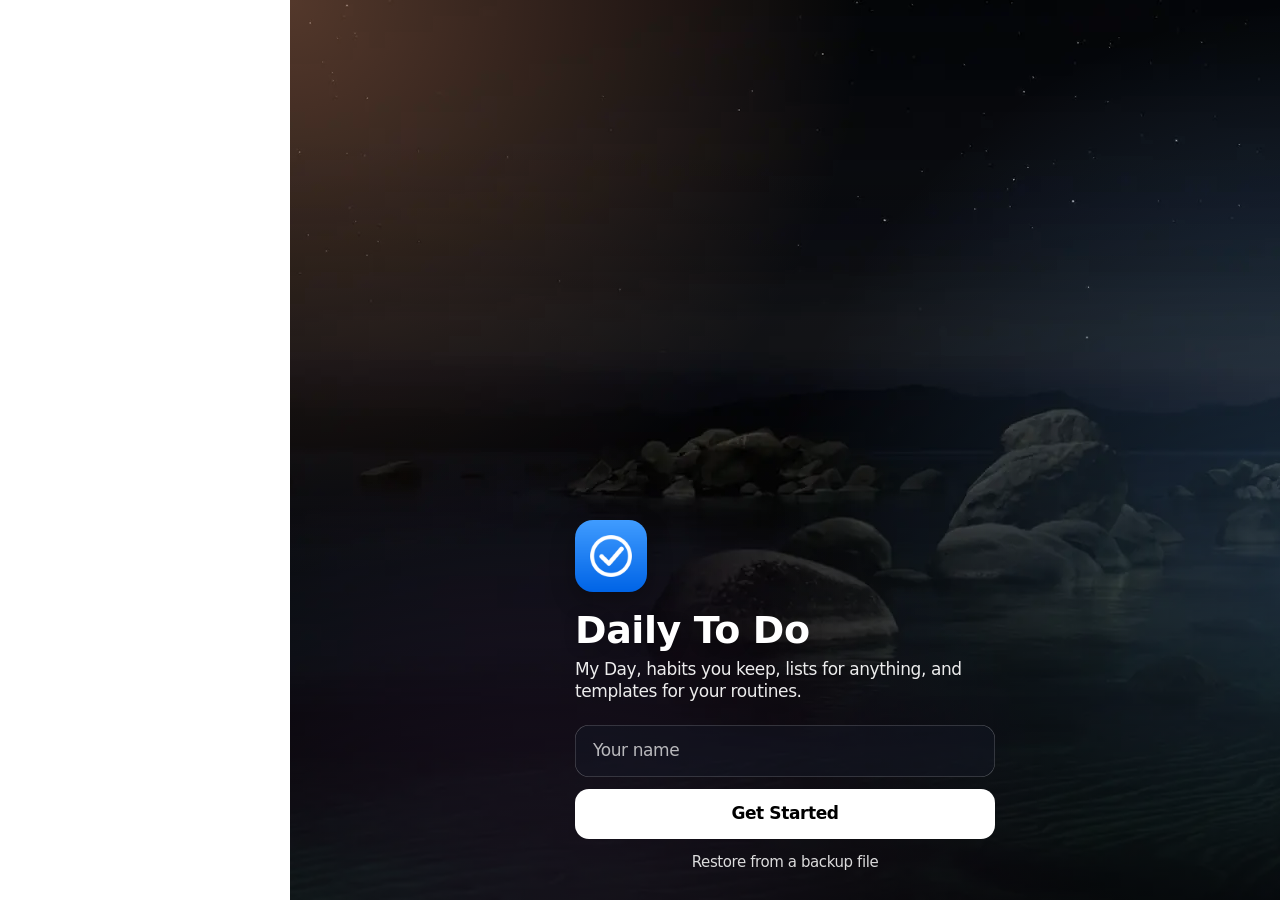
==== commit 22c6e38f: "Sync My Day, Inbox, Waiting On, habits and calendar with the Obsidian vault Adds butler.js, an optio" ====
--- a/index.html
+++ b/index.html
@@ -24,5 +24,6 @@
 <div id="sheets"></div>
 <div id="toast" role="status" hidden></div>
 <script src="app.js"></script>
+<script src="butler.js"></script>
 </body>
 </html>
--- a/app.css
+++ b/app.css
@@ -156,10 +156,11 @@
 
 .hero { position: relative; border-radius: var(--r-lg); overflow: hidden; color: #fff; min-height: 196px; isolation: isolate; display: flex; flex-direction: column; justify-content: flex-end; padding: 16px 18px; box-shadow: 0 10px 30px rgba(0,0,0,.14); }
 .hero::after { content: ""; position: absolute; inset: 0; z-index: -1; background: linear-gradient(180deg, rgba(0,0,0,.08), rgba(0,0,0,0) 35%, rgba(0,0,0,.52)); }
-.hero::before { content: ""; position: absolute; inset: -80px -5% -5%; z-index: -2; background: inherit; background-position: center; will-change: transform;
-  translate: 0 var(--py, 0px); animation: kenburns 32s ease-in-out infinite alternate; }
+.wall { position: relative; isolation: isolate; }
+.wimg { position: absolute; inset: 0; z-index: -2; background-size: cover; background-position: center; border-radius: inherit; pointer-events: none; }
+.hero > .wimg { inset: -60px 0 0; border-radius: 0; transform: translateY(var(--py, 0px)); }
 @keyframes kenburns { from { transform: scale(1.03); } to { transform: scale(1.13) translate(-1.6%, -1.2%); } }
-.hero .bot, .hero .top { opacity: var(--pfade, 1); }
+
 .hero h1 { margin: 0; font-size: 34px; line-height: 1.08; font-weight: 800; letter-spacing: .2px; text-shadow: 0 2px 14px rgba(0,0,0,.3); overflow-wrap: anywhere; }
 .hero .sub { font-size: 15px; opacity: .94; margin-top: 4px; display: flex; gap: 8px; align-items: center; flex-wrap: wrap; letter-spacing: -.24px; }
 .hero .top { position: absolute; top: 12px; left: 12px; right: 12px; display: flex; justify-content: space-between; align-items: center; gap: 8px; }
@@ -374,39 +375,36 @@
 .statrow b { display: block; font-size: 22px; font-variant-numeric: tabular-nums; }
 .statrow span { font-size: 12px; color: var(--label-2); }
 
-/* welcome: a slow slideshow of wallpapers with drifting light */
+/* welcome: wallpapers crossfade slowly. Only opacity and transform are animated, with no blur, blend modes or
+   frosted glass over moving layers, because iOS repaints those unevenly and they flicker. */
 .welcome { min-height: 100dvh; display: flex; flex-direction: column; justify-content: flex-end; color: #fff; position: relative; isolation: isolate; overflow: hidden; background: #1c2233; }
 .welcome::after { content: ""; position: absolute; inset: 0; z-index: -1; background: linear-gradient(180deg, rgba(0,0,0,0) 15%, rgba(0,0,0,.7)); }
 .welcome .bg { position: absolute; inset: 0; z-index: -3; }
-.welcome .bg i { position: absolute; inset: -5%; background-size: cover; background-position: center; opacity: 0; will-change: opacity, transform;
-  animation: wslide 32s linear infinite; animation-delay: calc(var(--i) * 8s - 1.4s); }
-@keyframes wslide {
-  0% { opacity: 0; transform: scale(1.04) translate(0, 0); }
-  4% { opacity: 1; }
-  25% { opacity: 1; }
-  31% { opacity: 0; transform: scale(1.16) translate(-2%, -1.5%); }
-  100% { opacity: 0; transform: scale(1.16) translate(-2%, -1.5%); }
-}
-.welcome .orbs { position: absolute; inset: 0; z-index: -2; pointer-events: none; }
-.welcome .orbs i { position: absolute; width: 70vmax; height: 70vmax; border-radius: 50%; filter: blur(70px); opacity: .5; mix-blend-mode: soft-light; will-change: transform; }
-.welcome .orbs i:nth-child(1) { background: #ff9f6b; left: -30vmax; top: -25vmax; animation: drift1 19s ease-in-out infinite alternate; }
-.welcome .orbs i:nth-child(2) { background: #6bb6ff; right: -35vmax; top: 10vmax; animation: drift2 23s ease-in-out infinite alternate; }
-.welcome .orbs i:nth-child(3) { background: #c56bff; left: -10vmax; bottom: -40vmax; animation: drift3 27s ease-in-out infinite alternate; }
-@keyframes drift1 { to { transform: translate(28vmax, 22vmax) scale(1.2); } }
-@keyframes drift2 { to { transform: translate(-30vmax, 18vmax) scale(.85); } }
-@keyframes drift3 { to { transform: translate(24vmax, -26vmax) scale(1.15); } }
+.welcome .bg i { position: absolute; inset: 0; background-size: cover; background-position: center; opacity: 0; }
+.welcome .bg i:first-child { opacity: 1; }
+.welcome .bg.ready i { animation: wslide 40s linear infinite; animation-delay: calc(var(--i) * 10s - 2s); }
+@keyframes wslide { 0% { opacity: 0; } 6% { opacity: 1; } 25% { opacity: 1; } 31% { opacity: 0; } 100% { opacity: 0; } }
+.welcome .orbs { position: absolute; inset: 0; z-index: -2; pointer-events: none; overflow: hidden; }
+.welcome .orbs i { position: absolute; width: 90vmax; height: 90vmax; border-radius: 50%; opacity: .32; }
+.welcome .orbs i:nth-child(1) { left: -45vmax; top: -45vmax; background: radial-gradient(closest-side, #ffa97a, transparent); }
+.welcome .orbs i:nth-child(2) { right: -50vmax; top: 0; background: radial-gradient(closest-side, #6bb6ff, transparent); }
+.welcome .orbs i:nth-child(3) { left: -25vmax; bottom: -55vmax; background: radial-gradient(closest-side, #c56bff, transparent); }
+.welcome .orbs.ready i:nth-child(1) { animation: drift1 24s ease-in-out infinite alternate; }
+.welcome .orbs.ready i:nth-child(2) { animation: drift2 30s ease-in-out infinite alternate; }
+.welcome .orbs.ready i:nth-child(3) { animation: drift3 36s ease-in-out infinite alternate; }
+@keyframes drift1 { to { transform: translate3d(30vmax, 24vmax, 0); } }
+@keyframes drift2 { to { transform: translate3d(-34vmax, 20vmax, 0); } }
+@keyframes drift3 { to { transform: translate3d(28vmax, -30vmax, 0); } }
 .welcome .in { max-width: 460px; width: 100%; margin: 0 auto; padding: 24px 20px calc(28px + env(safe-area-inset-bottom)); }
 .welcome .in > *, .welcome form > * { animation: rise .8s cubic-bezier(.2, .9, .3, 1) both; }
 .welcome .in > :nth-child(2) { animation-delay: .08s; } .welcome .in > :nth-child(3) { animation-delay: .16s; }
 .welcome form > :nth-child(1) { animation-delay: .26s; } .welcome form > :nth-child(2) { animation-delay: .34s; } .welcome form > :nth-child(3) { animation-delay: .42s; }
-@keyframes rise { from { opacity: 0; transform: translateY(24px); filter: blur(6px); } }
+@keyframes rise { from { opacity: 0; transform: translateY(24px); } }
 .welcome .logo { width: 72px; height: 72px; border-radius: 18px; box-shadow: 0 8px 24px rgba(0,0,0,.3); display: block; margin-bottom: 18px; }
-.welcome .in > .logo { animation: rise .8s cubic-bezier(.2, .9, .3, 1) both, bob 5s 1s ease-in-out infinite; }
-@keyframes bob { 50% { transform: translateY(-5px) rotate(-2deg); } }
 .welcome h1 { font-size: 38px; line-height: 1.08; margin: 0 0 8px; font-weight: 800; text-shadow: 0 2px 14px rgba(0,0,0,.3); }
 .welcome p { margin: 0 0 22px; font-size: 17px; opacity: .92; }
-.welcome .field { border-radius: 14px; padding: 0 16px; margin-bottom: 12px; transition: box-shadow .2s; }
-.welcome .field:focus-within { box-shadow: inset 0 .5px 0 rgba(255,255,255,.4), 0 0 0 2px rgba(255,255,255,.55); }
+.welcome .field, .welcome .field.glass { border-radius: 14px; padding: 0 16px; margin-bottom: 12px; transition: box-shadow .2s; background: rgba(20,24,38,.42); -webkit-backdrop-filter: none; backdrop-filter: none; box-shadow: inset 0 0 0 .5px rgba(255,255,255,.3); }
+.welcome .field:focus-within { box-shadow: inset 0 0 0 .5px rgba(255,255,255,.3), 0 0 0 2px rgba(255,255,255,.55); }
 .welcome .field.shake { animation: shake .45s cubic-bezier(.36, .07, .19, .97); }
 @keyframes shake { 20%, 60% { transform: translateX(-8px); } 40%, 80% { transform: translateX(8px); } }
 .welcome .field input { width: 100%; min-height: 52px; color: #fff; font-size: 17px; }
@@ -421,25 +419,45 @@
 @keyframes push { from { opacity: 0; transform: translateX(40px); } } @keyframes pop { from { opacity: 0; transform: translateX(-40px); } }
 .row-in { animation: row-in .34s cubic-bezier(.2, .9, .3, 1.1); }
 @keyframes row-in { from { opacity: 0; transform: translateY(-6px) scale(.98); } }
-.stagger > * { animation: card-in .45s cubic-bezier(.2, .9, .3, 1) both; }
-.stagger > *:nth-child(2) { animation-delay: .035s; } .stagger > *:nth-child(3) { animation-delay: .07s; } .stagger > *:nth-child(4) { animation-delay: .105s; }
-.stagger > *:nth-child(5) { animation-delay: .14s; } .stagger > *:nth-child(n+6) { animation-delay: .175s; }
+/* cascades only play when a page arrives, never when it redraws in place */
+.page:is(.fade-in, .push, .pop, .tab-r, .tab-l, .enter) .stagger > * { animation: card-in .45s cubic-bezier(.2, .9, .3, 1) both; }
+.page:is(.fade-in, .push, .pop, .tab-r, .tab-l, .enter) .stagger > *:nth-child(2) { animation-delay: .035s; }
+.page:is(.fade-in, .push, .pop, .tab-r, .tab-l, .enter) .stagger > *:nth-child(3) { animation-delay: .07s; }
+.page:is(.fade-in, .push, .pop, .tab-r, .tab-l, .enter) .stagger > *:nth-child(4) { animation-delay: .105s; }
+.page:is(.fade-in, .push, .pop, .tab-r, .tab-l, .enter) .stagger > *:nth-child(5) { animation-delay: .14s; }
+.page:is(.fade-in, .push, .pop, .tab-r, .tab-l, .enter) .stagger > *:nth-child(n+6) { animation-delay: .175s; }
 @keyframes card-in { from { opacity: 0; transform: translateY(12px) scale(.98); } }
-.tab-r { animation: tab-r .32s cubic-bezier(.2, .9, .3, 1); } .tab-l { animation: tab-l .32s cubic-bezier(.2, .9, .3, 1); }
-@keyframes tab-r { from { opacity: 0; transform: translateX(16px); } } @keyframes tab-l { from { opacity: 0; transform: translateX(-16px); } }
+.tab-r { animation: tab-r .4s cubic-bezier(.2, .9, .3, 1); } .tab-l { animation: tab-l .4s cubic-bezier(.2, .9, .3, 1); }
+@keyframes tab-r { from { opacity: 0; transform: translateX(28px); } } @keyframes tab-l { from { opacity: 0; transform: translateX(-28px); } }
+/* page-to-page slides (View Transitions): the outgoing page eases away as the new one glides in; the tab bar stays put */
+.page { view-transition-name: page; }
+.tabbar { view-transition-name: tabbar; } #sidebar { view-transition-name: sidebar; } .addbar { view-transition-name: addbar; }
+::view-transition-group(page) { animation: none; }
+::view-transition-old(page), ::view-transition-new(page) { height: auto; mix-blend-mode: normal; }
+:root[data-vt]::view-transition-old(page) { animation: vt-fade-out .18s cubic-bezier(.4, 0, 1, 1) both; }
+:root[data-vt]::view-transition-new(page) { animation: vt-fade-in .42s .06s cubic-bezier(.2, .9, .3, 1) both; }
+:root[data-vt="tab-r"]::view-transition-old(page) { animation-name: vt-out-l; } :root[data-vt="tab-r"]::view-transition-new(page) { animation-name: vt-in-r; }
+:root[data-vt="tab-l"]::view-transition-old(page) { animation-name: vt-out-r; } :root[data-vt="tab-l"]::view-transition-new(page) { animation-name: vt-in-l; }
+:root[data-vt="push"]::view-transition-old(page) { animation: vt-push-old .42s cubic-bezier(.2, .9, .3, 1) both; } :root[data-vt="push"]::view-transition-new(page) { animation: vt-push-new .42s cubic-bezier(.2, .9, .3, 1) both; }
+:root[data-vt="pop"]::view-transition-old(page) { animation: vt-pop-old .4s cubic-bezier(.2, .9, .3, 1) both; } :root[data-vt="pop"]::view-transition-new(page) { animation: vt-pop-new .4s cubic-bezier(.2, .9, .3, 1) both; }
+::view-transition-old(tabbar), ::view-transition-new(tabbar), ::view-transition-old(sidebar), ::view-transition-new(sidebar) { animation-duration: .2s; }
+@keyframes vt-fade-out { to { opacity: 0; } } @keyframes vt-fade-in { from { opacity: 0; } }
+@keyframes vt-out-l { to { opacity: 0; transform: translateX(-8%) scale(.985); } } @keyframes vt-in-r { from { opacity: 0; transform: translateX(10%); } }
+@keyframes vt-out-r { to { opacity: 0; transform: translateX(8%) scale(.985); } } @keyframes vt-in-l { from { opacity: 0; transform: translateX(-10%); } }
+@keyframes vt-push-old { to { opacity: .4; transform: translateX(-28%); } } @keyframes vt-push-new { from { transform: translateX(100%); box-shadow: -10px 0 30px rgba(0,0,0,.12); } }
+@keyframes vt-pop-old { to { opacity: 0; transform: translateX(60%); } } @keyframes vt-pop-new { from { opacity: .5; transform: translateX(-28%); } }
 /* entering a page: rows, cards and bars arrive in a quick cascade */
-.page:is(.fade-in, .push, .pop, .tab-r, .tab-l) .tasks > .rw { animation: card-in .42s cubic-bezier(.2, .9, .3, 1) both; }
-.page:is(.fade-in, .push, .pop, .tab-r, .tab-l) .tasks > .rw:nth-child(2) { animation-delay: .03s; }
-.page:is(.fade-in, .push, .pop, .tab-r, .tab-l) .tasks > .rw:nth-child(3) { animation-delay: .06s; }
-.page:is(.fade-in, .push, .pop, .tab-r, .tab-l) .tasks > .rw:nth-child(4) { animation-delay: .09s; }
-.page:is(.fade-in, .push, .pop, .tab-r, .tab-l) .tasks > .rw:nth-child(5) { animation-delay: .12s; }
-.page:is(.fade-in, .push, .pop, .tab-r, .tab-l) .tasks > .rw:nth-child(n+6) { animation-delay: .15s; }
-.page:is(.fade-in, .push, .pop, .tab-r, .tab-l) .icard .bar i { animation: bar-grow 1s .2s cubic-bezier(.2, .9, .3, 1) both; transform-origin: left; }
+.page:is(.fade-in, .push, .pop, .tab-r, .tab-l, .enter) .tasks > .rw { animation: card-in .42s cubic-bezier(.2, .9, .3, 1) both; }
+.page:is(.fade-in, .push, .pop, .tab-r, .tab-l, .enter) .tasks > .rw:nth-child(2) { animation-delay: .03s; }
+.page:is(.fade-in, .push, .pop, .tab-r, .tab-l, .enter) .tasks > .rw:nth-child(3) { animation-delay: .06s; }
+.page:is(.fade-in, .push, .pop, .tab-r, .tab-l, .enter) .tasks > .rw:nth-child(4) { animation-delay: .09s; }
+.page:is(.fade-in, .push, .pop, .tab-r, .tab-l, .enter) .tasks > .rw:nth-child(5) { animation-delay: .12s; }
+.page:is(.fade-in, .push, .pop, .tab-r, .tab-l, .enter) .tasks > .rw:nth-child(n+6) { animation-delay: .15s; }
+.page:is(.fade-in, .push, .pop, .tab-r, .tab-l, .enter) .icard .bar i { animation: bar-grow 1s .2s cubic-bezier(.2, .9, .3, 1) both; transform-origin: left; }
 @keyframes bar-grow { from { transform: scaleX(0); } }
-.page:is(.fade-in, .push, .pop, .tab-r, .tab-l) + .addbar .addbtn { animation: addbar-in .55s .12s cubic-bezier(.2, .9, .3, 1.15) both; }
+.page:is(.fade-in, .push, .pop, .tab-r, .tab-l, .enter) + .addbar .addbtn { animation: addbar-in .55s .12s cubic-bezier(.2, .9, .3, 1.15) both; }
 @keyframes addbar-in { from { opacity: 0; transform: translateY(24px) scale(.96); } }
-.page:is(.fade-in, .push, .pop, .tab-r, .tab-l) .hero { animation: hero-in .6s cubic-bezier(.2, .9, .3, 1) both; }
-@keyframes hero-in { from { opacity: .4; transform: scale(.97); } }
+
 /* ticking a task off */
 .row.completing .check { animation: check-pop .45s cubic-bezier(.3, 1.6, .5, 1); }
 .row.completing .check::before { content: ""; position: absolute; inset: -2px; border-radius: 50%; border: 2px solid var(--rc, var(--accent)); animation: ripple .55s ease-out forwards; pointer-events: none; }
@@ -453,9 +471,10 @@
 @keyframes star-pop { 0% { transform: scale(.3) rotate(-60deg); } 60% { transform: scale(1.3) rotate(12deg); } }
 .tabbar button.bounce .g { animation: tab-bounce .5s cubic-bezier(.3, 1.6, .5, 1); }
 @keyframes tab-bounce { 0% { transform: scale(.7) translateY(3px); } 50% { transform: scale(1.15) translateY(-3px); } }
-.flame .g, .hot .g { transform-origin: 50% 90%; animation: flicker 1.8s ease-in-out infinite; }
+.flame .g, .hot .g { transform-origin: 50% 90%; }
+.page:is(.fade-in, .push, .pop, .tab-r, .tab-l, .enter) :is(.flame, .hot) .g { animation: flicker .9s .3s ease-in-out 2; }
 @keyframes flicker { 0%, 100% { transform: scale(1) rotate(0); } 25% { transform: scale(1.08, .95) rotate(-4deg); } 50% { transform: scale(.96, 1.06) rotate(3deg); } 75% { transform: scale(1.05) rotate(-2deg); } }
-.empty > .lic { animation: empty-in .6s cubic-bezier(.3, 1.5, .5, 1) both, float 4.5s .6s ease-in-out infinite; }
+.page:is(.fade-in, .push, .pop, .tab-r, .tab-l, .enter) .empty > .lic { animation: empty-in .6s cubic-bezier(.3, 1.5, .5, 1) both; }
 @keyframes empty-in { from { opacity: 0; transform: scale(.5); } }
 @keyframes float { 50% { transform: translateY(-6px); } }
 .tile .lic, .sb-item .lic { transition: transform .25s cubic-bezier(.3, 1.6, .5, 1); }
@@ -466,7 +485,7 @@
   .navbar.scrolled, .tabbar, .addbtn, .menu, .actions .group { background: var(--elev); -webkit-backdrop-filter: none; backdrop-filter: none; }
   .glass, .icard .num { background: rgba(0,0,0,.55); -webkit-backdrop-filter: none; backdrop-filter: none; }
 }
-@media (prefers-reduced-motion: reduce) { .hero::before, .welcome .bg i:not(:first-child), .welcome .orbs { animation: none !important; } .welcome .bg i:first-child { opacity: 1; } }
+@media (prefers-reduced-motion: reduce) { .welcome .bg i, .welcome .orbs i { animation: none !important; } .welcome .bg i:first-child { opacity: 1; } }
 
 /* tablet & desktop: sidebar like To Do on the web */
 @media (min-width: 720px) { .cards { grid-template-columns: repeat(3, minmax(0, 1fr)); } .tiles { grid-template-columns: repeat(4, minmax(0, 1fr)); } .hs > * { width: 30%; } }
@@ -583,7 +602,7 @@
 .hhero, .hprev { display: flex; align-items: center; gap: 16px; padding: 18px; border-radius: 20px; margin-bottom: 16px; color: #fff; position: relative; overflow: hidden; isolation: isolate;
   background: linear-gradient(135deg, var(--c), color-mix(in srgb, var(--c) 50%, #000)); transition: background .3s; }
 .hhero::before, .hprev::before { content: ""; position: absolute; width: 220px; height: 220px; border-radius: 50%; right: -60px; top: -90px; z-index: -1;
-  background: radial-gradient(circle, rgba(255,255,255,.35), transparent 65%); animation: glow 7s ease-in-out infinite alternate; }
+  background: radial-gradient(circle, rgba(255,255,255,.35), transparent 65%); }
 @keyframes glow { to { transform: translate(-90px, 70px) scale(1.25); } }
 .hhero b, .hprev b { font-size: 22px; display: block; letter-spacing: .35px; overflow-wrap: anywhere; }
 .hhero small, .hprev small { opacity: .88; font-size: 13px; }
@@ -591,16 +610,28 @@
 .hhero .hring.met .ic { background: #fff; color: var(--c); }
 .hhero .hring .sparks::before, .hhero .hring .sparks::after { --c: #fff; }
 .hprev .hring { box-shadow: inset 0 0 0 3px rgba(255,255,255,.45); }
-.hprev .hring.met .ic { background: rgba(255,255,255,.22); color: #fff; animation: hpop .5s cubic-bezier(.3, 1.6, .5, 1); }
+.hprev .hring.met .ic { background: rgba(255,255,255,.22); color: #fff; }
 .statrow.four { grid-template-columns: repeat(4, 1fr); padding: 14px 6px; }
 .statrow.four b { font-size: 24px; }
 .heatwrap { padding: 12px 14px 14px; }
 .heatwrap .months { display: grid; grid-template-columns: repeat(20, minmax(0, 1fr)); gap: 3px; font-size: 10px; color: var(--label-2); margin-bottom: 4px; }
 .heatwrap .months span { white-space: nowrap; overflow: visible; }
 .heat { display: grid; grid-template-rows: repeat(7, auto); grid-auto-flow: column; grid-auto-columns: minmax(0, 1fr); gap: 3px; }
-.heat button { aspect-ratio: 1; border-radius: 3px; background: var(--fill); animation: cell-in .45s cubic-bezier(.2, .9, .3, 1) both; animation-delay: calc(var(--col) * 16ms); }
+.heat button { aspect-ratio: 1; border-radius: 3px; background: var(--fill); transition: background .3s; }
+.heat.enter button { animation: cell-in .45s cubic-bezier(.2, .9, .3, 1) both; animation-delay: calc(var(--col) * 16ms); }
 @keyframes cell-in { from { opacity: 0; transform: scale(.4); } }
 .heat .fut { opacity: .25; } .heat .pre { opacity: .5; }
 .heat .now { box-shadow: inset 0 0 0 1.5px var(--label-2); }
 .heat .sel { box-shadow: 0 0 0 2px var(--accent); position: relative; z-index: 1; }
 .heat .sk { background: repeating-linear-gradient(45deg, var(--fill-2) 0 2px, transparent 2px 4px); }
+
+/* Butler sync: calendar events from the vault on My Day, and the sync pill */
+.bt-evs { gap: 0; background: var(--card); border-radius: var(--r); overflow: hidden; box-shadow: var(--card-shadow); }
+.bt-ev { position: relative; display: flex; align-items: center; gap: 12px; min-height: 52px; padding: 8px 14px; }
+.bt-ev + .bt-ev::before { content: ""; position: absolute; top: 0; left: 86px; right: 0; border-top: .5px solid var(--sep); }
+.bt-ev::after { content: ""; position: absolute; left: 0; top: 10px; bottom: 10px; width: 3px; border-radius: 0 3px 3px 0; background: var(--indigo); }
+.bt-when { flex: 0 0 60px; font-size: 13px; font-weight: 600; color: var(--indigo); font-variant-numeric: tabular-nums; }
+.bt-ev .body { min-width: 0; flex: 1; }
+.bt-ev .title { font-size: 17px; letter-spacing: -.41px; overflow: hidden; text-overflow: ellipsis; white-space: nowrap; }
+.bt-ev .meta { display: flex; flex-wrap: wrap; gap: 4px 10px; font-size: 13px; color: var(--label-2); margin-top: 1px; }
+.bt-pill { font-size: 13px; }
